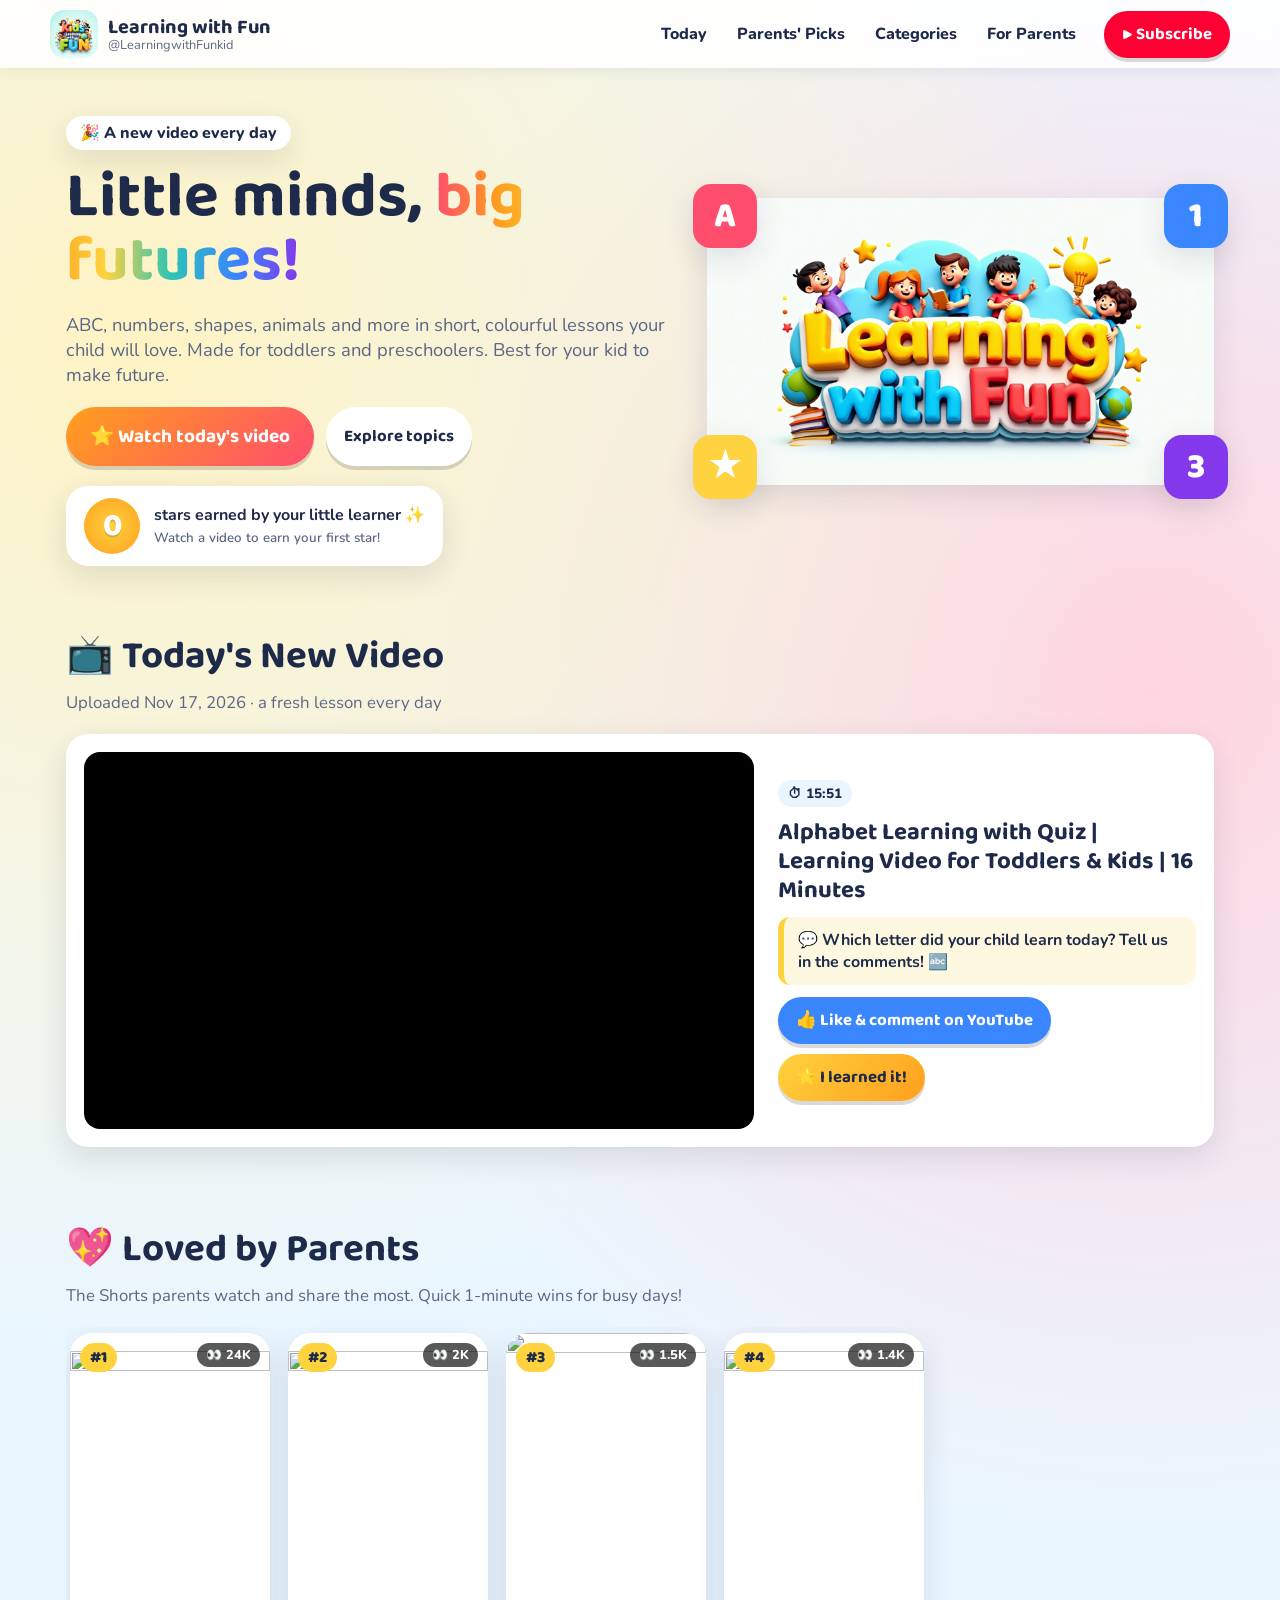
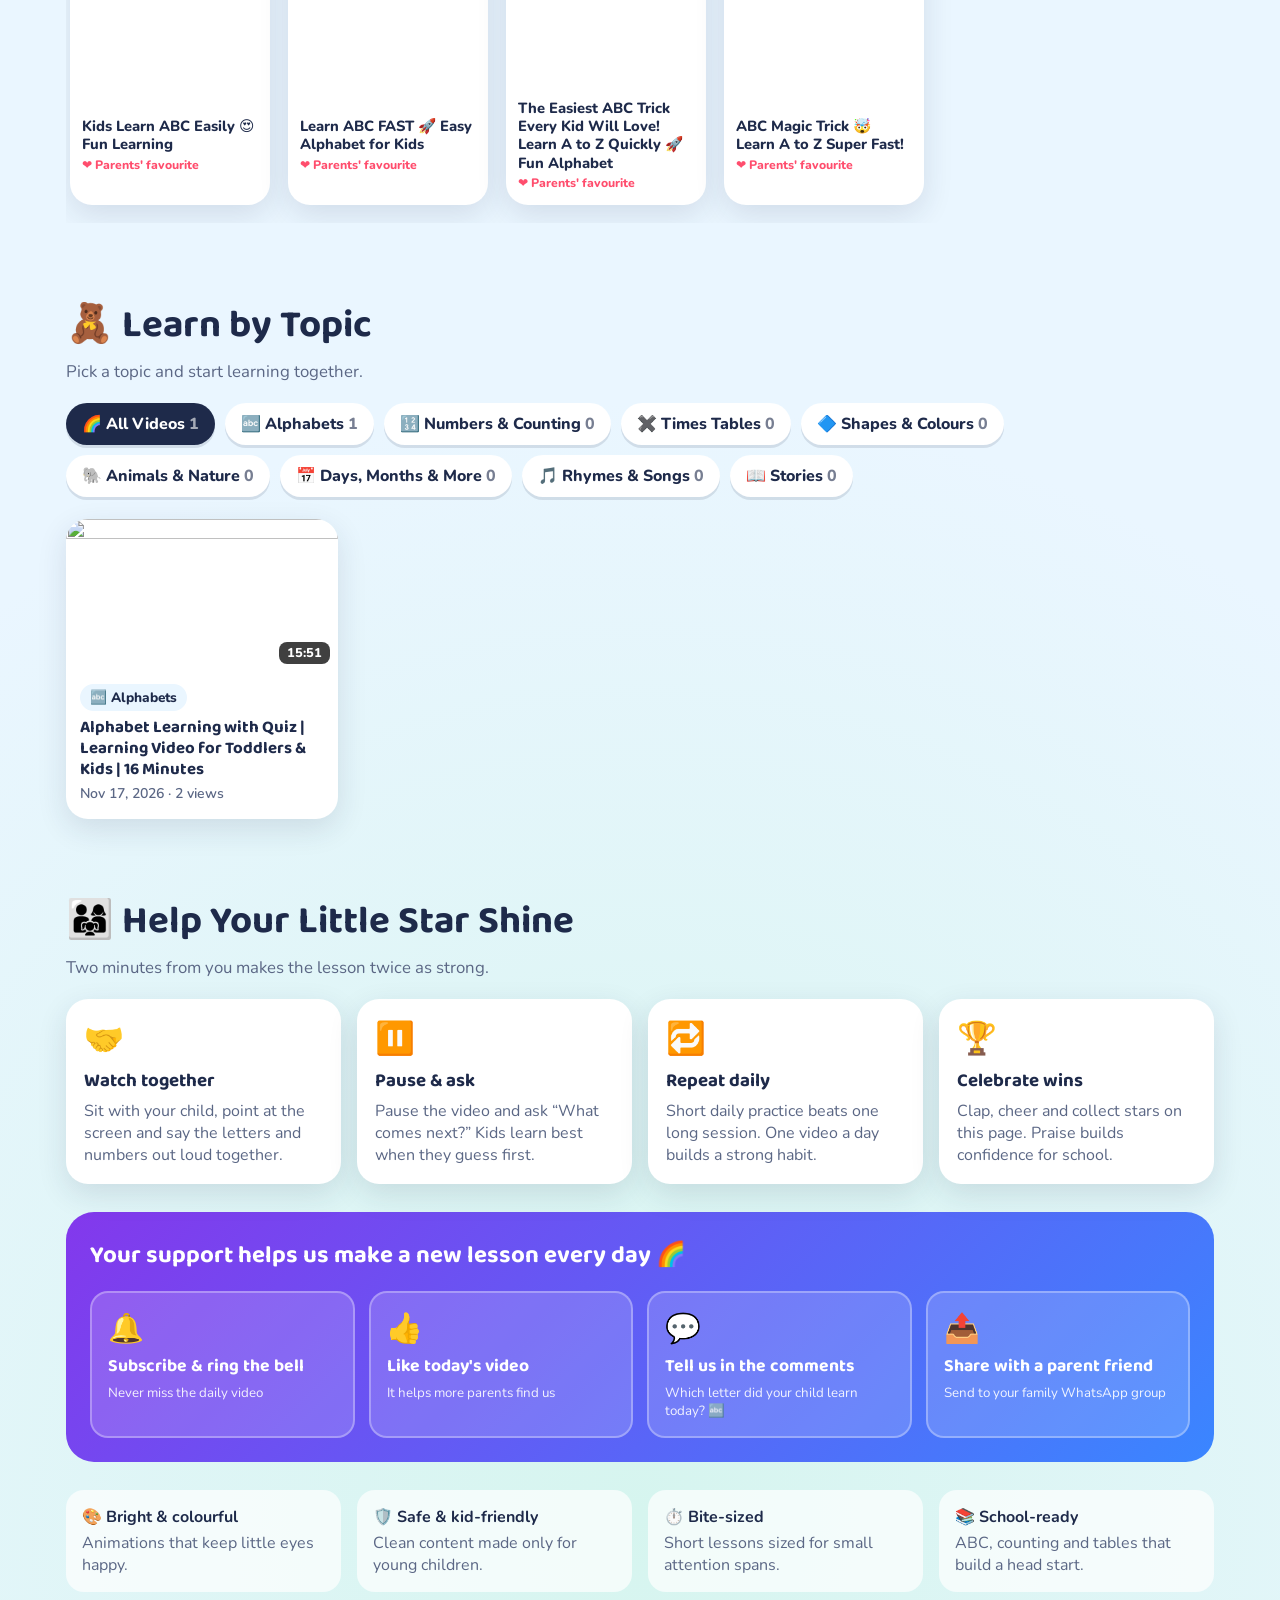
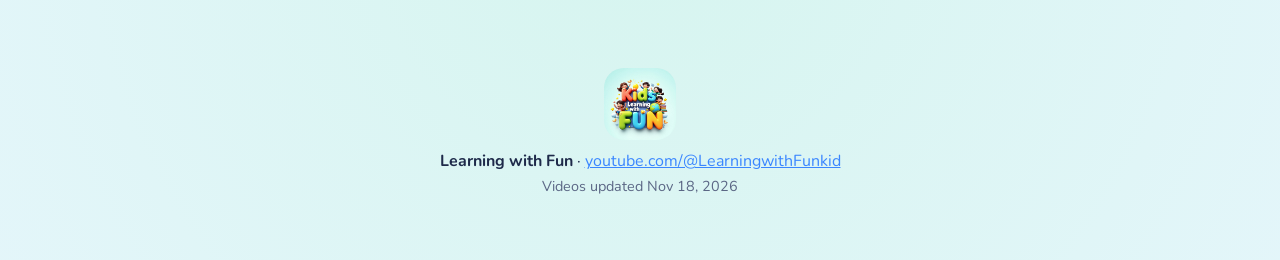
==== index.html @ 62b38314 "Use sharp logo and new banner Replace the small blurry logo with the full-size one and show the chan" ====
<!doctype html>
<html lang="en">
<head>
<meta charset="utf-8">
<meta name="viewport" content="width=device-width, initial-scale=1">
<title>Learning with Fun</title>
<meta name="description" content="Learning with Fun — daily ABC, numbers, shapes and more learning videos for toddlers and preschool kids. Best for your kid to make future.">
<link rel="icon" href="assets/logo.jpg?v=2">
<link rel="preconnect" href="https://fonts.googleapis.com">
<link rel="preconnect" href="https://fonts.gstatic.com" crossorigin>
<link href="https://fonts.googleapis.com/css2?family=Baloo+2:wght@500;700;800&family=Nunito:wght@400;600;800&display=swap" rel="stylesheet">
<link rel="stylesheet" href="styles.css">
</head>
<body>

<header class="topbar">
  <a class="brand" href="#top">
    <img src="assets/logo.jpg?v=2" alt="Learning with Fun logo">
    <span><b>Learning with Fun</b><small>@LearningwithFunkid</small></span>
  </a>
  <nav class="nav">
    <a href="#today">Today</a>
    <a href="#loved">Parents' Picks</a>
    <a href="#learn">Categories</a>
    <a href="#parents">For Parents</a>
  </nav>
  <a class="btn btn-sub" href="https://www.youtube.com/@LearningwithFunkid?sub_confirmation=1" target="_blank" rel="noopener">▶ Subscribe</a>
</header>

<main id="top">

  <section class="hero">
    <div class="hero-text">
      <p class="pill">🎉 A new video every day</p>
      <h1>Little minds, <span class="rainbow">big futures!</span></h1>
      <p class="lead">ABC, numbers, shapes, animals and more in short, colourful lessons your child will love. Made for toddlers and preschoolers. Best for your kid to make future.</p>
      <div class="hero-cta">
        <a class="btn btn-big" href="#today">⭐ Watch today's video</a>
        <a class="btn btn-ghost" href="#learn">Explore topics</a>
      </div>
      <div class="stars-box" id="starsBox" aria-live="polite">
        <span class="stars-count" id="starsCount">0</span>
        <span>stars earned by your little learner ✨<br><small id="streakText">Watch a video to earn your first star!</small></span>
      </div>
    </div>
    <div class="hero-art">
      <img src="assets/banner.jpg?v=2" alt="Learning with Fun banner" width="1472" height="832">
      <span class="float f1">A</span><span class="float f2">1</span><span class="float f3">★</span><span class="float f4">B</span><span class="float f5">3</span>
    </div>
  </section>

  <section id="today" class="section">
    <div class="section-head">
      <h2>📺 Today's New Video</h2>
      <p id="todayDate"></p>
    </div>
    <div id="todayBox" class="today"></div>
  </section>

  <section id="loved" class="section loved">
    <div class="section-head">
      <h2>💖 Loved by Parents</h2>
      <p>The Shorts parents watch and share the most. Quick 1-minute wins for busy days!</p>
    </div>
    <div id="lovedRow" class="shorts-row"></div>
  </section>

  <section id="learn" class="section">
    <div class="section-head">
      <h2>🧸 Learn by Topic</h2>
      <p>Pick a topic and start learning together.</p>
    </div>
    <div id="tabs" class="tabs" role="tablist"></div>
    <div id="grid" class="grid"></div>
  </section>

  <section id="parents" class="section parents">
    <div class="section-head">
      <h2>👨‍👩‍👧 Help Your Little Star Shine</h2>
      <p>Two minutes from you makes the lesson twice as strong.</p>
    </div>
    <div class="tips">
      <div class="tip"><span>🤝</span><h3>Watch together</h3><p>Sit with your child, point at the screen and say the letters and numbers out loud together.</p></div>
      <div class="tip"><span>⏸️</span><h3>Pause &amp; ask</h3><p>Pause the video and ask “What comes next?” Kids learn best when they guess first.</p></div>
      <div class="tip"><span>🔁</span><h3>Repeat daily</h3><p>Short daily practice beats one long session. One video a day builds a strong habit.</p></div>
      <div class="tip"><span>🏆</span><h3>Celebrate wins</h3><p>Clap, cheer and collect stars on this page. Praise builds confidence for school.</p></div>
    </div>

    <div class="engage">
      <h3>Your support helps us make a new lesson every day 🌈</h3>
      <div class="engage-grid">
        <a class="engage-card" href="https://www.youtube.com/@LearningwithFunkid?sub_confirmation=1" target="_blank" rel="noopener"><span>🔔</span><b>Subscribe &amp; ring the bell</b><small>Never miss the daily video</small></a>
        <a class="engage-card" id="likeLink" href="https://www.youtube.com/@LearningwithFunkid" target="_blank" rel="noopener"><span>👍</span><b>Like today's video</b><small>It helps more parents find us</small></a>
        <a class="engage-card" id="commentLink" href="https://www.youtube.com/@LearningwithFunkid" target="_blank" rel="noopener"><span>💬</span><b>Tell us in the comments</b><small id="commentPrompt">Which letter did your child learn today?</small></a>
        <button class="engage-card" id="shareBtn" type="button"><span>📤</span><b>Share with a parent friend</b><small id="shareMsg">Send to your family WhatsApp group</small></button>
      </div>
    </div>

    <div class="why">
      <div><b>🎨 Bright &amp; colourful</b><p>Animations that keep little eyes happy.</p></div>
      <div><b>🛡️ Safe &amp; kid-friendly</b><p>Clean content made only for young children.</p></div>
      <div><b>⏱️ Bite-sized</b><p>Short lessons sized for small attention spans.</p></div>
      <div><b>📚 School-ready</b><p>ABC, counting and tables that build a head start.</p></div>
    </div>
  </section>
</main>

<footer class="footer">
  <img src="assets/logo.jpg?v=2" alt="">
  <p><b>Learning with Fun</b> · <a href="https://www.youtube.com/@LearningwithFunkid" target="_blank" rel="noopener">youtube.com/@LearningwithFunkid</a></p>
  <p class="muted" id="updated"></p>
</footer>

<div class="modal" id="modal" hidden>
  <div class="modal-card" role="dialog" aria-modal="true" aria-labelledby="modalTitle">
    <button class="modal-close" id="modalClose" aria-label="Close">✕</button>
    <div class="player" id="player"></div>
    <div class="modal-foot">
      <h3 id="modalTitle"></h3>
      <div class="modal-actions">
        <a class="btn" id="modalYt" target="_blank" rel="noopener">👍 Like on YouTube</a>
        <button class="btn btn-star" id="modalStar" type="button">⭐ I learned it!</button>
      </div>
    </div>
  </div>
</div>

<div class="toast" id="toast" hidden></div>

<script src="config.js"></script>
<script src="data/videos.js"></script>
<script src="app.js"></script>
</body>
</html>
---- styles.css ----
:root {
  --sky: #eaf6ff;
  --ink: #1e2a4a;
  --muted: #5b6785;
  --card: #ffffff;
  --red: #ff4d6d;
  --orange: #ff9f1c;
  --yellow: #ffd23f;
  --green: #2ec4b6;
  --blue: #3a86ff;
  --purple: #8338ec;
  --shadow: 0 10px 30px rgba(30, 42, 74, .12);
  --radius: 22px;
}
* { box-sizing: border-box; }
html { scroll-behavior: smooth; }
body {
  margin: 0;
  font-family: 'Nunito', system-ui, sans-serif;
  color: var(--ink);
  background:
    radial-gradient(circle at 10% 10%, #fff3c4 0, transparent 30%),
    radial-gradient(circle at 90% 20%, #ffd6e0 0, transparent 28%),
    radial-gradient(circle at 50% 90%, #d6f5ef 0, transparent 35%),
    var(--sky);
  min-height: 100vh;
}
h1, h2, h3, .brand b, .btn { font-family: 'Baloo 2', 'Nunito', sans-serif; }
a { color: var(--blue); }
img { max-width: 100%; display: block; }

/* Top bar */
.topbar {
  position: sticky; top: 0; z-index: 20;
  display: flex; align-items: center; gap: 16px;
  padding: 10px max(16px, calc((100% - 1180px) / 2));
  background: rgba(255, 255, 255, .88);
  backdrop-filter: blur(10px);
  box-shadow: 0 2px 14px rgba(30, 42, 74, .08);
}
.brand { display: flex; align-items: center; gap: 10px; text-decoration: none; color: var(--ink); }
.brand img { width: 48px; height: 48px; border-radius: 14px; object-fit: cover; }
.brand span { display: flex; flex-direction: column; line-height: 1.1; }
.brand b { font-size: 1.25rem; }
.brand small { color: var(--muted); font-size: .8rem; }
.nav { display: flex; gap: 6px; margin-left: auto; }
.nav a { text-decoration: none; color: var(--ink); font-weight: 800; padding: 8px 12px; border-radius: 999px; }
.nav a:hover { background: var(--sky); }

.btn {
  display: inline-flex; align-items: center; justify-content: center; gap: 6px;
  border: 0; cursor: pointer; text-decoration: none;
  font-size: 1.05rem; font-weight: 700;
  padding: 10px 18px; border-radius: 999px;
  color: #fff; background: var(--blue);
  box-shadow: 0 4px 0 rgba(0, 0, 0, .15);
  transition: transform .15s;
}
.btn:hover { transform: translateY(-2px); }
.btn:active { transform: translateY(1px); box-shadow: none; }
.btn-sub { background: #ff0033; white-space: nowrap; }
.btn-big { background: linear-gradient(135deg, var(--orange), var(--red)); font-size: 1.2rem; padding: 14px 24px; }
.btn-ghost { background: #fff; color: var(--ink); }
.btn-star { background: linear-gradient(135deg, var(--yellow), var(--orange)); color: var(--ink); }

main { max-width: 1180px; margin: 0 auto; padding: 0 16px; }

/* Hero */
.hero { display: grid; grid-template-columns: 1.2fr 1fr; gap: 32px; align-items: center; padding: 48px 0 24px; }
.pill { display: inline-block; background: #fff; padding: 6px 14px; border-radius: 999px; font-weight: 800; box-shadow: var(--shadow); margin: 0; }
h1 { font-size: clamp(2.3rem, 6vw, 4rem); line-height: 1; margin: 16px 0 12px; }
.rainbow {
  background: linear-gradient(90deg, var(--red), var(--orange), var(--yellow), var(--green), var(--blue), var(--purple));
  -webkit-background-clip: text; background-clip: text; color: transparent;
}
.lead { font-size: 1.15rem; color: var(--muted); max-width: 34em; }
.hero-cta { display: flex; flex-wrap: wrap; gap: 12px; margin: 20px 0; }
.stars-box {
  display: inline-flex; align-items: center; gap: 14px;
  background: #fff; padding: 12px 18px; border-radius: var(--radius); box-shadow: var(--shadow); font-weight: 700;
}
.stars-box small { color: var(--muted); font-weight: 600; }
.stars-count {
  font-family: 'Baloo 2'; font-size: 2rem; font-weight: 800; min-width: 56px; height: 56px;
  display: grid; place-items: center; border-radius: 50%;
  background: radial-gradient(circle, var(--yellow), var(--orange)); color: #fff; text-shadow: 0 2px 0 rgba(0,0,0,.15);
}
.stars-box.pop .stars-count { animation: pop .6s; }
@keyframes pop { 50% { transform: scale(1.35) rotate(-10deg); } }

.hero-art { position: relative; }
.hero-art img { border-radius: 36px; box-shadow: var(--shadow); width: 100%; height: auto; background: #fff; animation: bob 5s ease-in-out infinite; }
.float {
  position: absolute; font-family: 'Baloo 2'; font-weight: 800; font-size: 2.2rem;
  width: 64px; height: 64px; display: grid; place-items: center; border-radius: 18px; color: #fff;
  box-shadow: var(--shadow); animation: bob 4s ease-in-out infinite;
}
.f1 { background: var(--red); top: -14px; left: -14px; }
.f2 { background: var(--blue); top: -14px; right: -14px; animation-delay: -1s; }
.f3 { background: var(--yellow); bottom: -14px; left: -14px; animation-delay: -2s; }
.f4 { display: none; }
.f5 { background: var(--purple); bottom: -14px; right: -14px; animation-delay: -1.5s; }
@keyframes bob { 50% { transform: translateY(-10px); } }

/* Sections */
.section { padding: 36px 0; }
.section-head h2 { font-size: clamp(1.7rem, 4vw, 2.4rem); margin: 0; }
.section-head p { color: var(--muted); margin: 4px 0 20px; font-size: 1.05rem; }

.today {
  display: grid; grid-template-columns: 1.6fr 1fr; gap: 24px;
  background: #fff; border-radius: var(--radius); box-shadow: var(--shadow); padding: 18px;
}
.today .player { border-radius: 16px; overflow: hidden; }
.today-info { display: flex; flex-direction: column; gap: 12px; justify-content: center; }
.today-info h3 { font-size: 1.5rem; margin: 0; line-height: 1.2; }
.badge { display: inline-block; font-weight: 800; font-size: .85rem; padding: 4px 10px; border-radius: 999px; background: var(--sky); color: var(--ink); }
.badge.new { background: var(--red); color: #fff; animation: pulse 1.6s infinite; }
@keyframes pulse { 50% { box-shadow: 0 0 0 8px rgba(255, 77, 109, .2); } }
.ask {
  background: #fff8e1; border-left: 6px solid var(--yellow); padding: 12px 14px; border-radius: 12px; font-weight: 700;
}
.today-actions { display: flex; flex-wrap: wrap; gap: 10px; }

.player { position: relative; aspect-ratio: 16 / 9; background: #000; }
.player iframe { position: absolute; inset: 0; width: 100%; height: 100%; border: 0; }

/* Shorts row */
.loved { position: relative; }
.shorts-row { display: grid; grid-auto-flow: column; grid-auto-columns: 200px; gap: 18px; overflow-x: auto; padding: 6px 4px 18px; scroll-snap-type: x mandatory; }
.short {
  scroll-snap-align: start; position: relative; background: #fff; border: 0; padding: 0; cursor: pointer; text-align: left;
  border-radius: var(--radius); overflow: hidden; box-shadow: var(--shadow); transition: transform .2s; font: inherit; color: inherit;
}
.short:hover { transform: translateY(-6px) rotate(-1deg); }
.short img { width: 100%; aspect-ratio: 9 / 16; object-fit: cover; }
.short .rank {
  position: absolute; top: 10px; left: 10px; background: var(--yellow); color: var(--ink);
  font-family: 'Baloo 2'; font-weight: 800; padding: 2px 10px; border-radius: 999px;
}
.short .views {
  position: absolute; top: 10px; right: 10px; background: rgba(0,0,0,.65); color: #fff;
  font-weight: 800; font-size: .8rem; padding: 3px 9px; border-radius: 999px;
}
.short .cap { padding: 10px 12px 14px; font-weight: 800; font-size: .92rem; line-height: 1.25; }
.short .cap small { display: block; color: var(--red); font-weight: 800; margin-top: 4px; }

/* Tabs + grid */
.tabs { display: flex; flex-wrap: wrap; gap: 10px; margin-bottom: 22px; }
.tab {
  border: 0; cursor: pointer; font: 800 1rem 'Nunito'; padding: 10px 16px; border-radius: 999px;
  background: #fff; color: var(--ink); box-shadow: 0 3px 0 rgba(30,42,74,.12);
}
.tab[aria-selected="true"] { background: var(--ink); color: #fff; }
.tab .n { opacity: .6; margin-left: 4px; }
.grid { display: grid; grid-template-columns: repeat(auto-fill, minmax(260px, 1fr)); gap: 20px; }
.card {
  background: #fff; border: 0; padding: 0; text-align: left; cursor: pointer; font: inherit; color: inherit;
  border-radius: var(--radius); overflow: hidden; box-shadow: var(--shadow); transition: transform .2s;
}
.card:hover { transform: translateY(-5px); }
.thumb { position: relative; }
.thumb img { width: 100%; aspect-ratio: 16 / 9; object-fit: cover; }
.thumb .dur { position: absolute; right: 8px; bottom: 8px; background: rgba(0,0,0,.75); color: #fff; font-weight: 800; font-size: .8rem; padding: 2px 8px; border-radius: 8px; }
.thumb .done { position: absolute; left: 8px; top: 8px; background: var(--yellow); padding: 2px 10px; border-radius: 999px; font-weight: 800; font-size: .8rem; }
.card .body { padding: 12px 14px 16px; }
.card h3 { font-size: 1.05rem; margin: 6px 0 4px; line-height: 1.25; }
.card .meta { color: var(--muted); font-size: .88rem; font-weight: 600; }
.empty {
  grid-column: 1 / -1; background: #fff; border-radius: var(--radius); padding: 36px 20px; text-align: center; box-shadow: var(--shadow);
}
.empty .big { font-size: 3rem; }
.empty p { color: var(--muted); }

/* Parents */
.tips { display: grid; grid-template-columns: repeat(4, 1fr); gap: 16px; }
.tip { background: #fff; border-radius: var(--radius); padding: 18px; box-shadow: var(--shadow); }
.tip span { font-size: 2rem; }
.tip h3 { margin: 6px 0 4px; }
.tip p { margin: 0; color: var(--muted); }
.engage {
  margin-top: 28px; padding: 24px; border-radius: 28px; color: #fff;
  background: linear-gradient(135deg, var(--purple), var(--blue));
}
.engage h3 { margin: 0 0 16px; font-size: 1.5rem; }
.engage-grid { display: grid; grid-template-columns: repeat(4, 1fr); gap: 14px; }
.engage-card {
  display: flex; flex-direction: column; gap: 4px; text-decoration: none; text-align: left; cursor: pointer;
  background: rgba(255,255,255,.16); border: 2px solid rgba(255,255,255,.3); color: #fff; font: inherit;
  border-radius: 18px; padding: 16px; transition: background .2s;
}
.engage-card:hover { background: rgba(255,255,255,.28); }
.engage-card span { font-size: 1.8rem; }
.engage-card b { font-family: 'Baloo 2'; font-size: 1.1rem; }
.engage-card small { opacity: .9; }
.why { display: grid; grid-template-columns: repeat(4, 1fr); gap: 16px; margin-top: 28px; }
.why div { background: rgba(255,255,255,.7); border-radius: 18px; padding: 16px; }
.why p { margin: 4px 0 0; color: var(--muted); }

.footer { text-align: center; padding: 40px 16px 60px; }
.footer img { width: 72px; height: 72px; border-radius: 20px; margin: 0 auto 10px; object-fit: cover; }
.footer p { margin: 4px 0; }
.muted { color: var(--muted); font-size: .9rem; }

/* Modal */
.modal { position: fixed; inset: 0; z-index: 50; background: rgba(15, 20, 40, .75); display: grid; place-items: center; padding: 16px; }
.modal[hidden] { display: none; }
.modal-card { position: relative; width: min(900px, 100%); background: #fff; border-radius: var(--radius); overflow: hidden; }
.modal-card.vertical { width: min(380px, 100%); }
.modal-card.vertical .player { aspect-ratio: 9 / 16; max-height: 70vh; }
.modal-close {
  position: absolute; top: 8px; right: 8px; z-index: 2; width: 40px; height: 40px; border-radius: 50%;
  border: 0; background: #fff; font-size: 1.1rem; cursor: pointer; box-shadow: var(--shadow);
}
.modal-foot { padding: 14px 18px 18px; }
.modal-foot h3 { margin: 0 0 10px; }
.modal-actions { display: flex; flex-wrap: wrap; gap: 10px; }

.toast {
  position: fixed; left: 50%; bottom: 24px; transform: translateX(-50%); z-index: 60;
  background: var(--ink); color: #fff; padding: 12px 20px; border-radius: 999px; font-weight: 800; box-shadow: var(--shadow);
}

@media (max-width: 900px) {
  .nav { display: none; }
  .btn-sub { margin-left: auto; }
  .hero { grid-template-columns: 1fr; padding-top: 28px; }
  .hero-art { max-width: 560px; margin: 10px auto 0; }
  .today { grid-template-columns: 1fr; }
  .tips, .engage-grid, .why { grid-template-columns: 1fr 1fr; }
}
@media (max-width: 520px) {
  .brand small { display: none; }
  .brand b { font-size: 1.05rem; }
  .tips, .engage-grid, .why { grid-template-columns: 1fr; }
  .shorts-row { grid-auto-columns: 160px; }
  .float { width: 48px; height: 48px; font-size: 1.6rem; }
}
@media (prefers-reduced-motion: reduce) {
  *, *::before, *::after { animation: none !important; transition: none !important; }
}
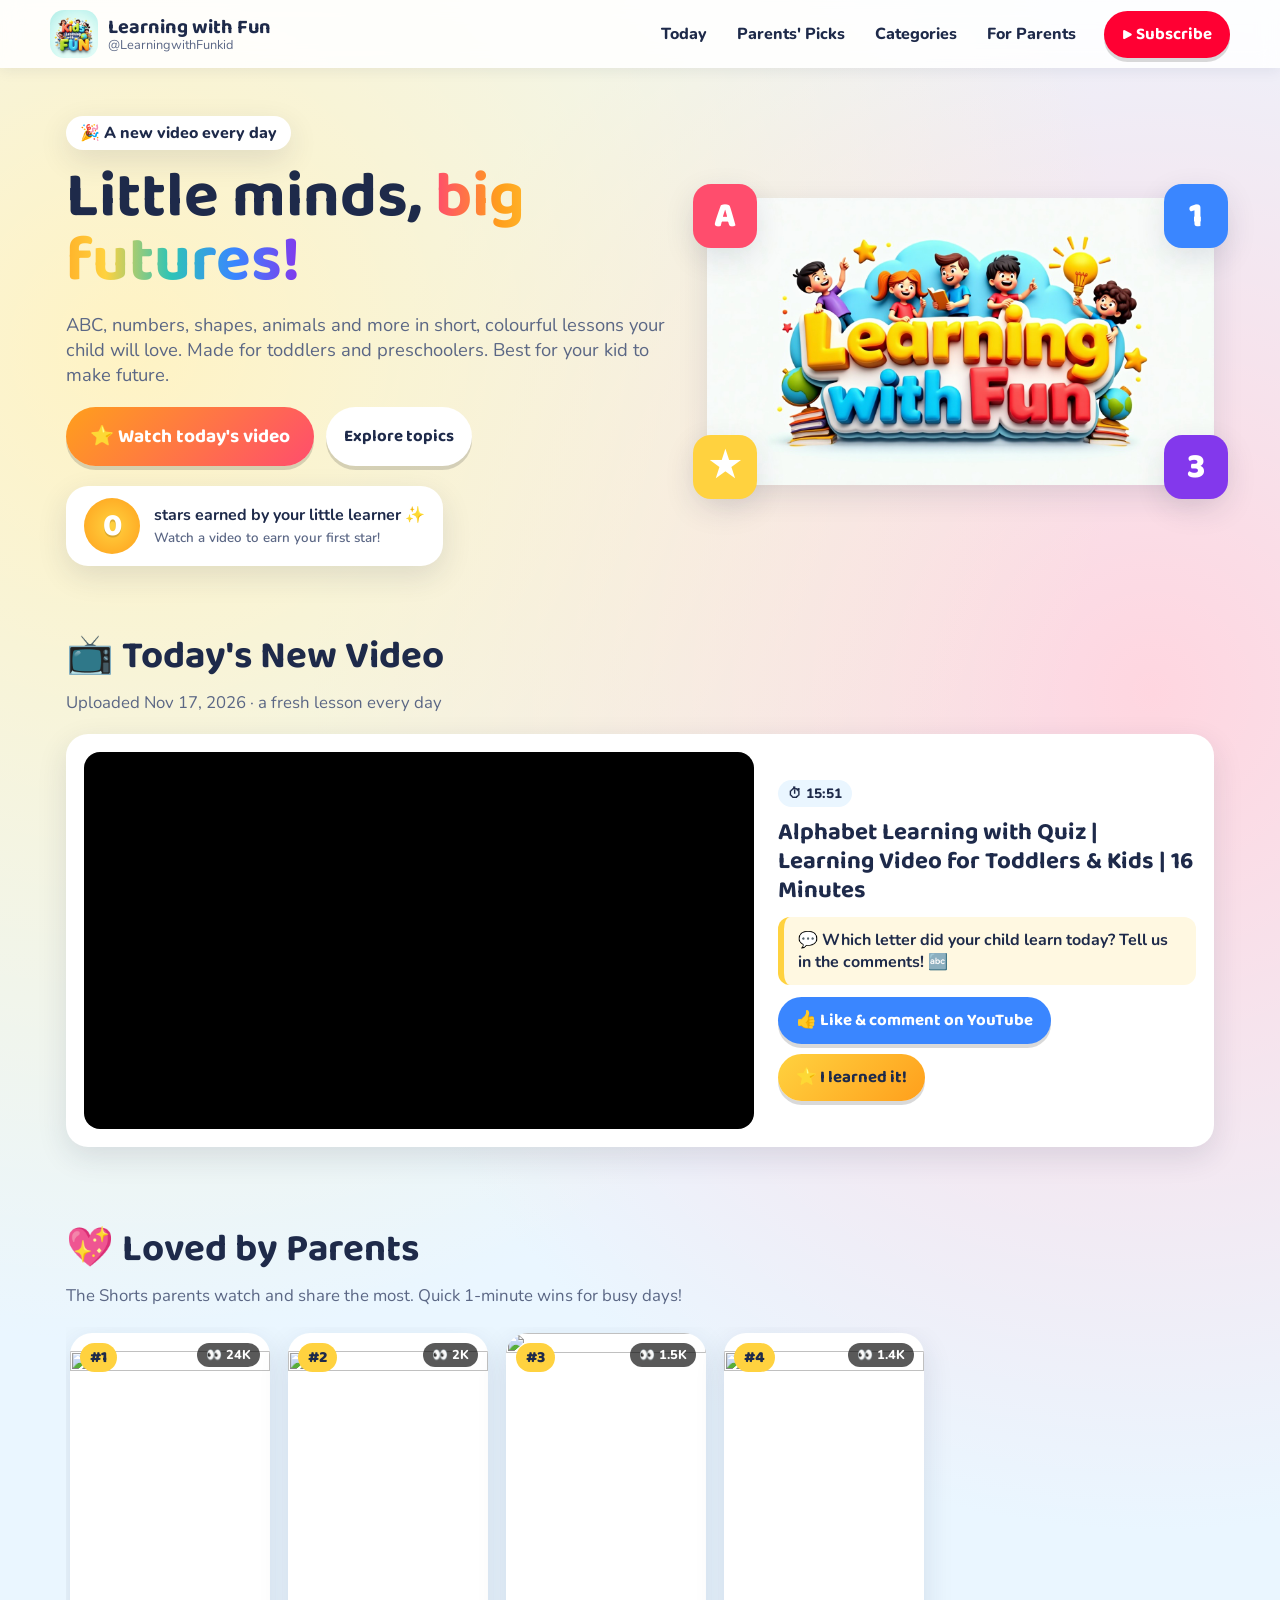
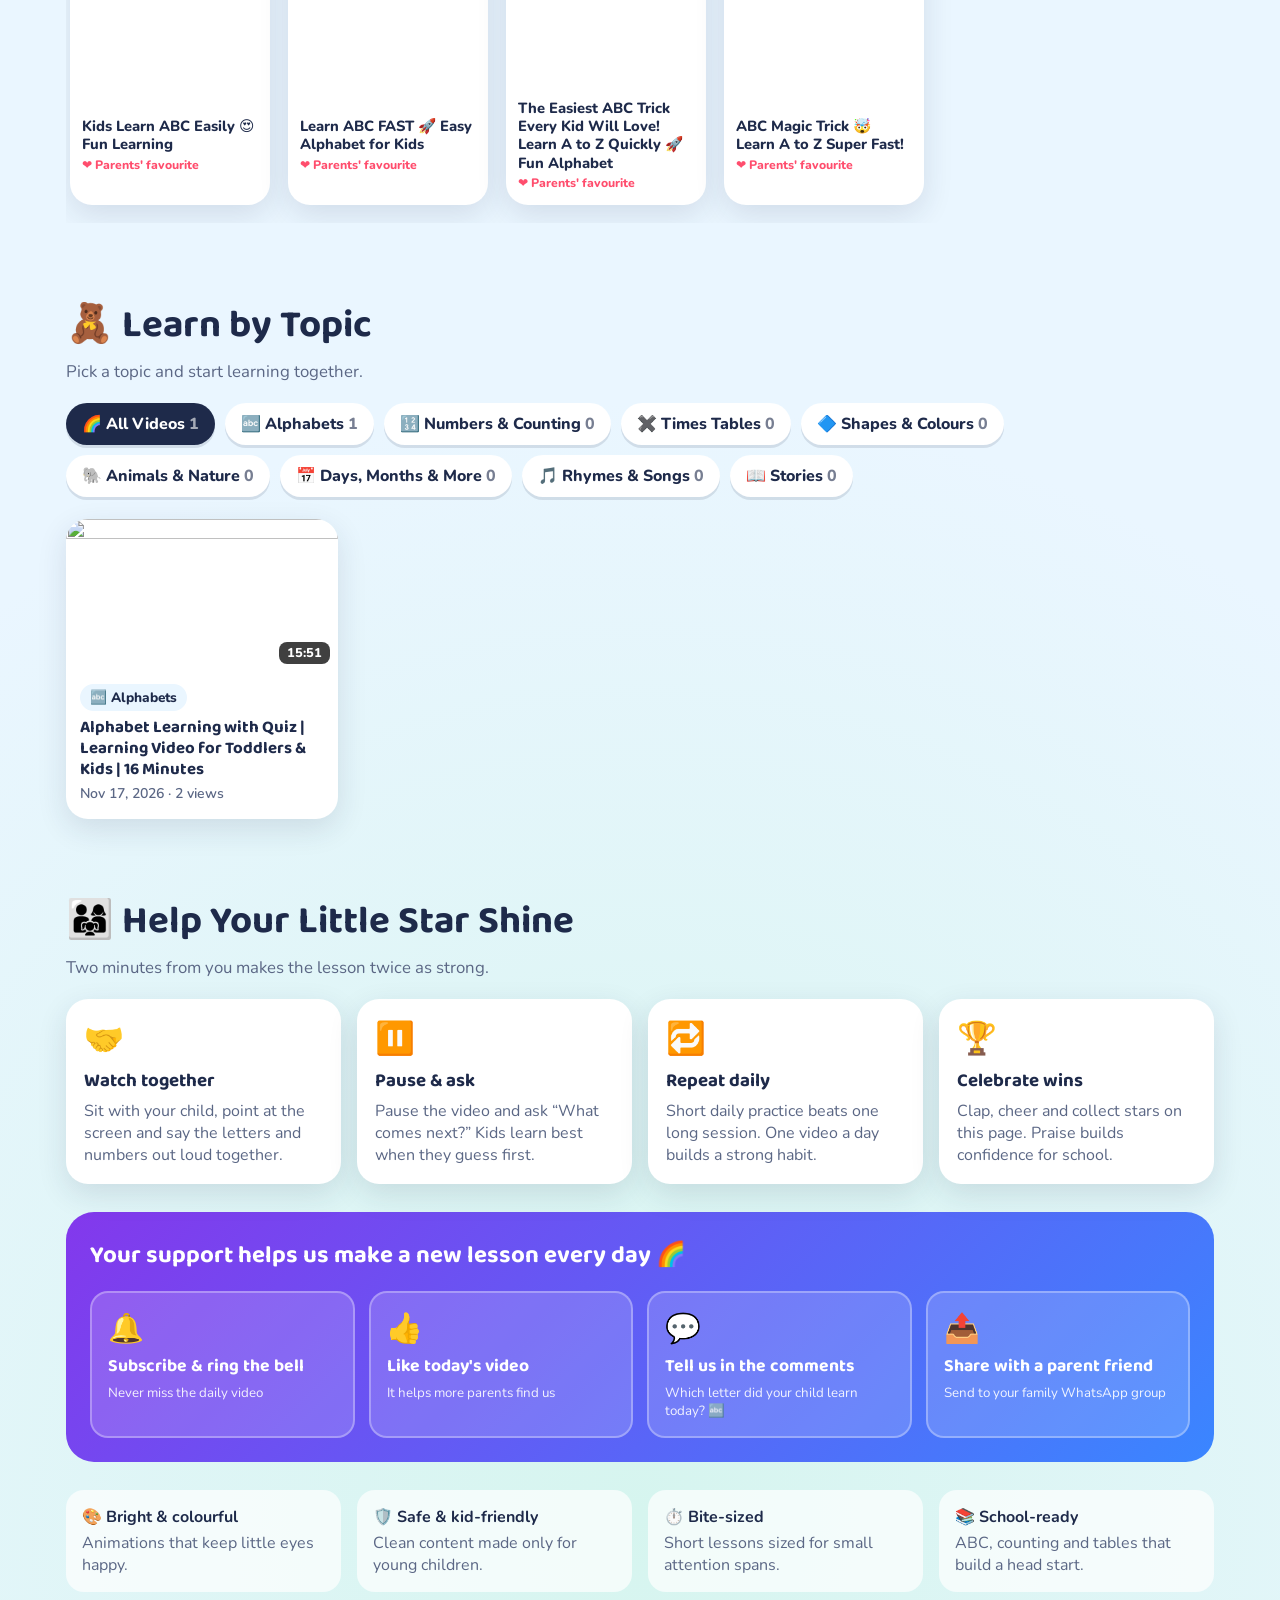
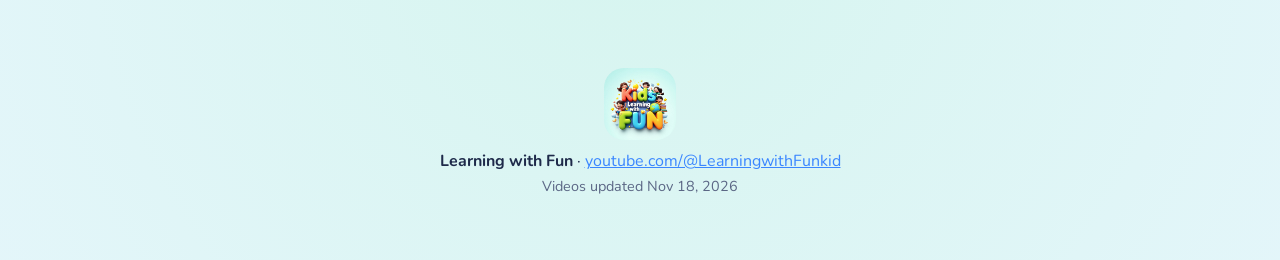
==== commit 3727e896: "Fit banner on all screens and stop stale styles Load styles and scripts with a version tag and no-ca" ====
--- a/index.html
+++ b/index.html
@@ -9,7 +9,7 @@
 <link rel="preconnect" href="https://fonts.googleapis.com">
 <link rel="preconnect" href="https://fonts.gstatic.com" crossorigin>
 <link href="https://fonts.googleapis.com/css2?family=Baloo+2:wght@500;700;800&family=Nunito:wght@400;600;800&display=swap" rel="stylesheet">
-<link rel="stylesheet" href="styles.css">
+<link rel="stylesheet" href="styles.css?v=3">
 </head>
 <body>
 
@@ -127,8 +127,8 @@
 
 <div class="toast" id="toast" hidden></div>
 
-<script src="config.js"></script>
+<script src="config.js?v=3"></script>
 <script src="data/videos.js"></script>
-<script src="app.js"></script>
+<script src="app.js?v=3"></script>
 </body>
 </html>
--- a/styles.css
+++ b/styles.css
@@ -89,7 +89,7 @@
 @keyframes pop { 50% { transform: scale(1.35) rotate(-10deg); } }
 
 .hero-art { position: relative; }
-.hero-art img { border-radius: 36px; box-shadow: var(--shadow); width: 100%; height: auto; background: #fff; animation: bob 5s ease-in-out infinite; }
+.hero-art img { display: block; width: 100%; height: auto; aspect-ratio: 1472 / 832; object-fit: contain; border-radius: 28px; box-shadow: var(--shadow); background: #fff; animation: bob 5s ease-in-out infinite; }
 .float {
   position: absolute; font-family: 'Baloo 2'; font-weight: 800; font-size: 2.2rem;
   width: 64px; height: 64px; display: grid; place-items: center; border-radius: 18px; color: #fff;
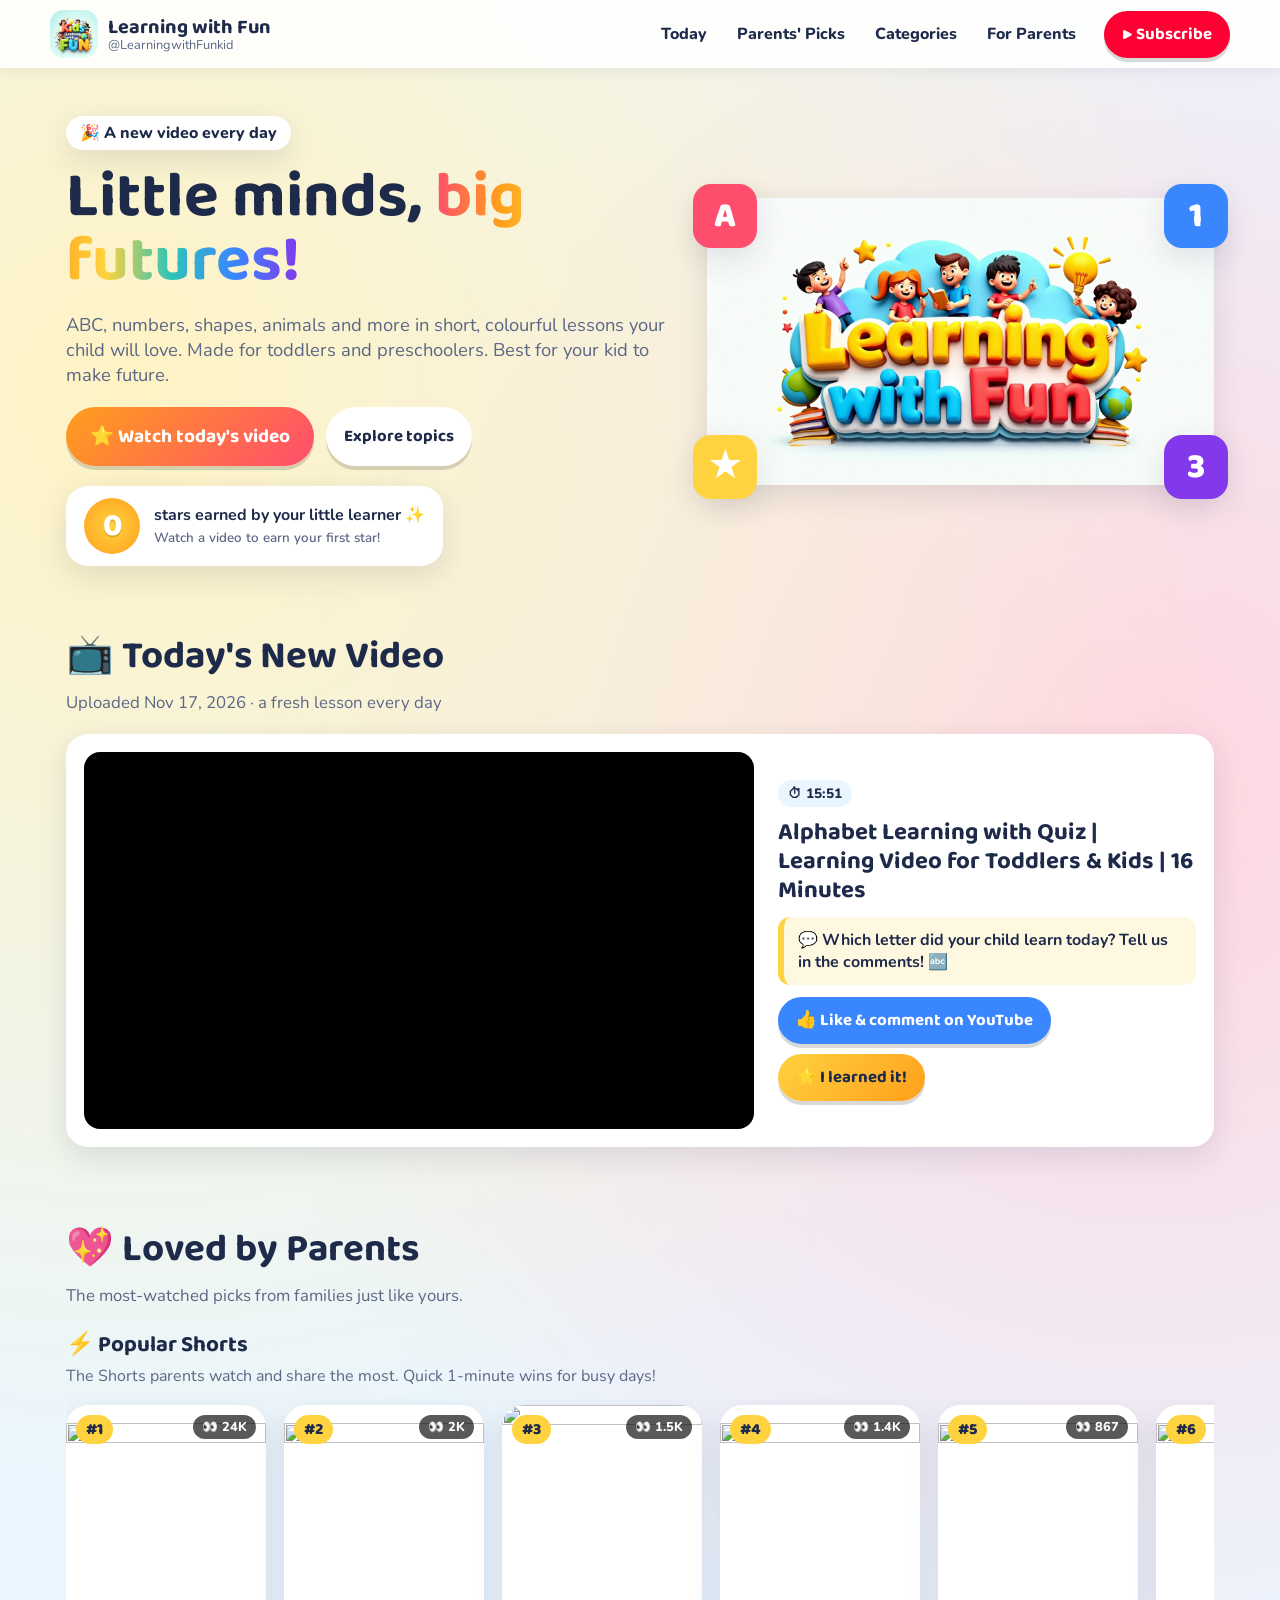
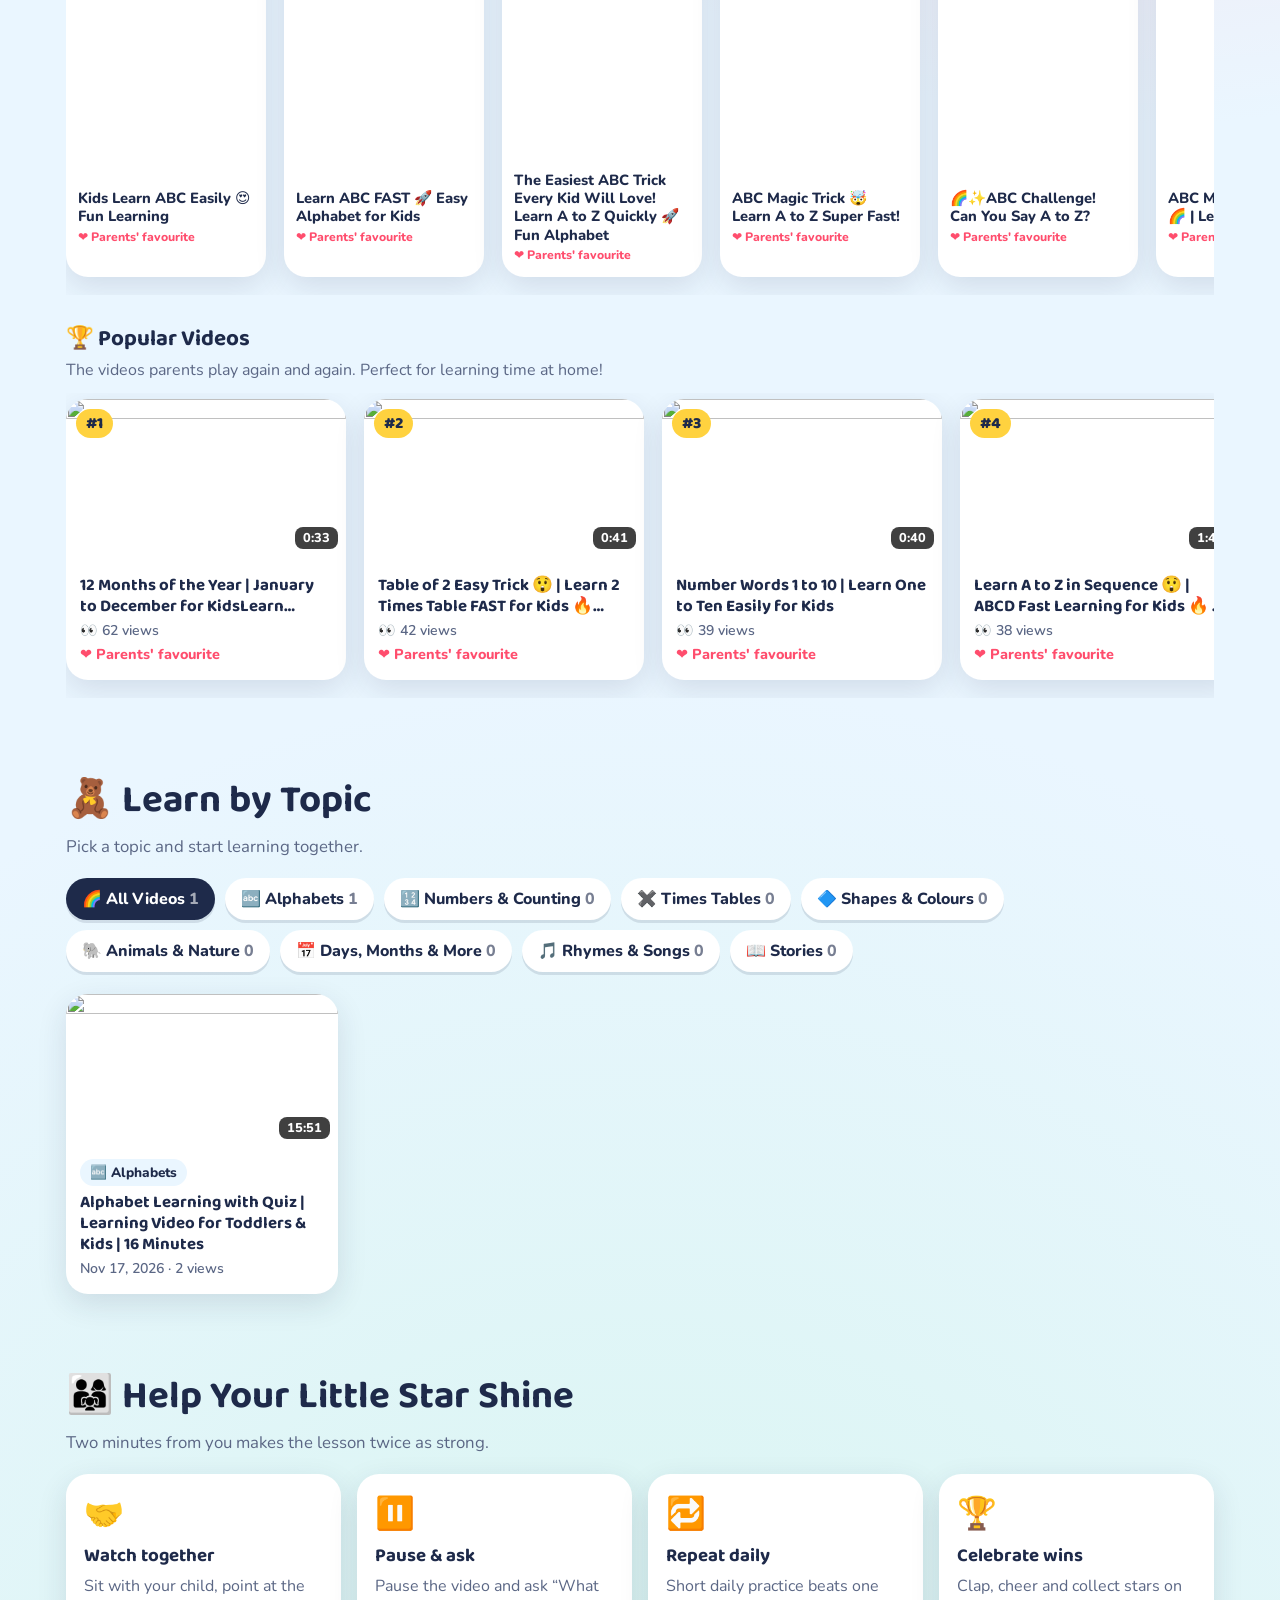
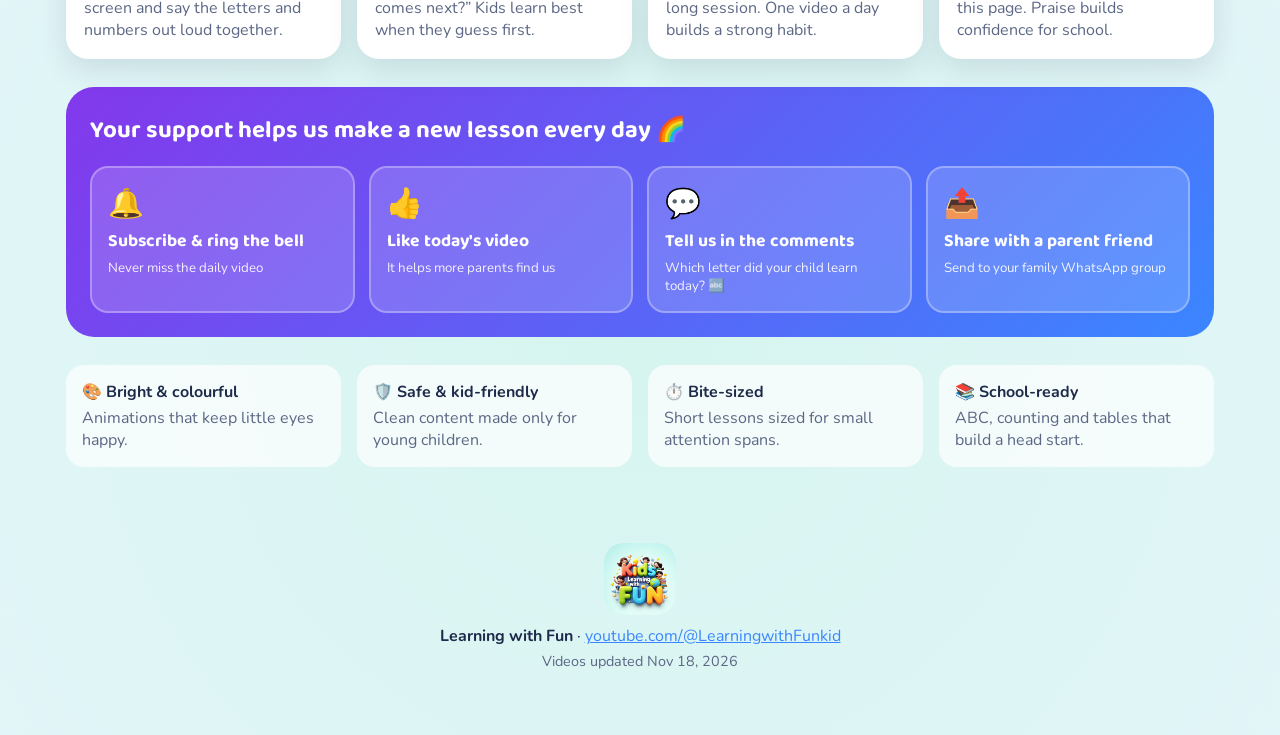
==== commit 60085a83: "Add Popular Shorts and Popular Videos rows Loved by Parents now shows the top 10 Shorts and the 8 mo" ====
--- a/index.html
+++ b/index.html
@@ -9,7 +9,7 @@
 <link rel="preconnect" href="https://fonts.googleapis.com">
 <link rel="preconnect" href="https://fonts.gstatic.com" crossorigin>
 <link href="https://fonts.googleapis.com/css2?family=Baloo+2:wght@500;700;800&family=Nunito:wght@400;600;800&display=swap" rel="stylesheet">
-<link rel="stylesheet" href="styles.css?v=3">
+<link rel="stylesheet" href="styles.css?v=5">
 </head>
 <body>
 
@@ -60,9 +60,20 @@
   <section id="loved" class="section loved">
     <div class="section-head">
       <h2>💖 Loved by Parents</h2>
+      <p>The most-watched picks from families just like yours.</p>
+    </div>
+
+    <div class="sub-head" id="popShortsHead">
+      <h3>⚡ Popular Shorts</h3>
       <p>The Shorts parents watch and share the most. Quick 1-minute wins for busy days!</p>
     </div>
     <div id="lovedRow" class="shorts-row"></div>
+
+    <div class="sub-head" id="popVideosHead">
+      <h3>🏆 Popular Videos</h3>
+      <p>The videos parents play again and again. Perfect for learning time at home!</p>
+    </div>
+    <div id="popVideosRow" class="videos-row"></div>
   </section>
 
   <section id="learn" class="section">
@@ -127,8 +138,8 @@
 
 <div class="toast" id="toast" hidden></div>
 
-<script src="config.js?v=3"></script>
+<script src="config.js?v=5"></script>
 <script src="data/videos.js"></script>
-<script src="app.js?v=3"></script>
+<script src="app.js?v=5"></script>
 </body>
 </html>
--- a/styles.css
+++ b/styles.css
@@ -239,3 +239,18 @@
 @media (prefers-reduced-motion: reduce) {
   *, *::before, *::after { animation: none !important; transition: none !important; }
 }
+
+/* Loved by Parents: sub-rows */
+.sub-head { margin: 8px 0 12px; }
+.sub-head h3 { font-size: 1.4rem; margin: 0; }
+.sub-head p { color: var(--muted); margin: 2px 0 0; }
+.videos-row + .sub-head, .shorts-row + .sub-head { margin-top: 26px; }
+.videos-row { display: grid; grid-auto-flow: column; grid-auto-columns: 280px; gap: 18px; overflow-x: auto; padding: 6px 4px 18px; scroll-snap-type: x mandatory; }
+.videos-row .card { scroll-snap-align: start; }
+.thumb .rank, .short .rank {
+  position: absolute; top: 10px; left: 10px; background: var(--yellow); color: var(--ink);
+  font-family: 'Baloo 2'; font-weight: 800; padding: 2px 10px; border-radius: 999px;
+}
+.card.pop h3 { display: -webkit-box; -webkit-line-clamp: 2; -webkit-box-orient: vertical; overflow: hidden; }
+.card .fav { color: var(--red); font-weight: 800; font-size: .9rem; margin-top: 4px; }
+@media (max-width: 520px) { .videos-row { grid-auto-columns: 240px; } }
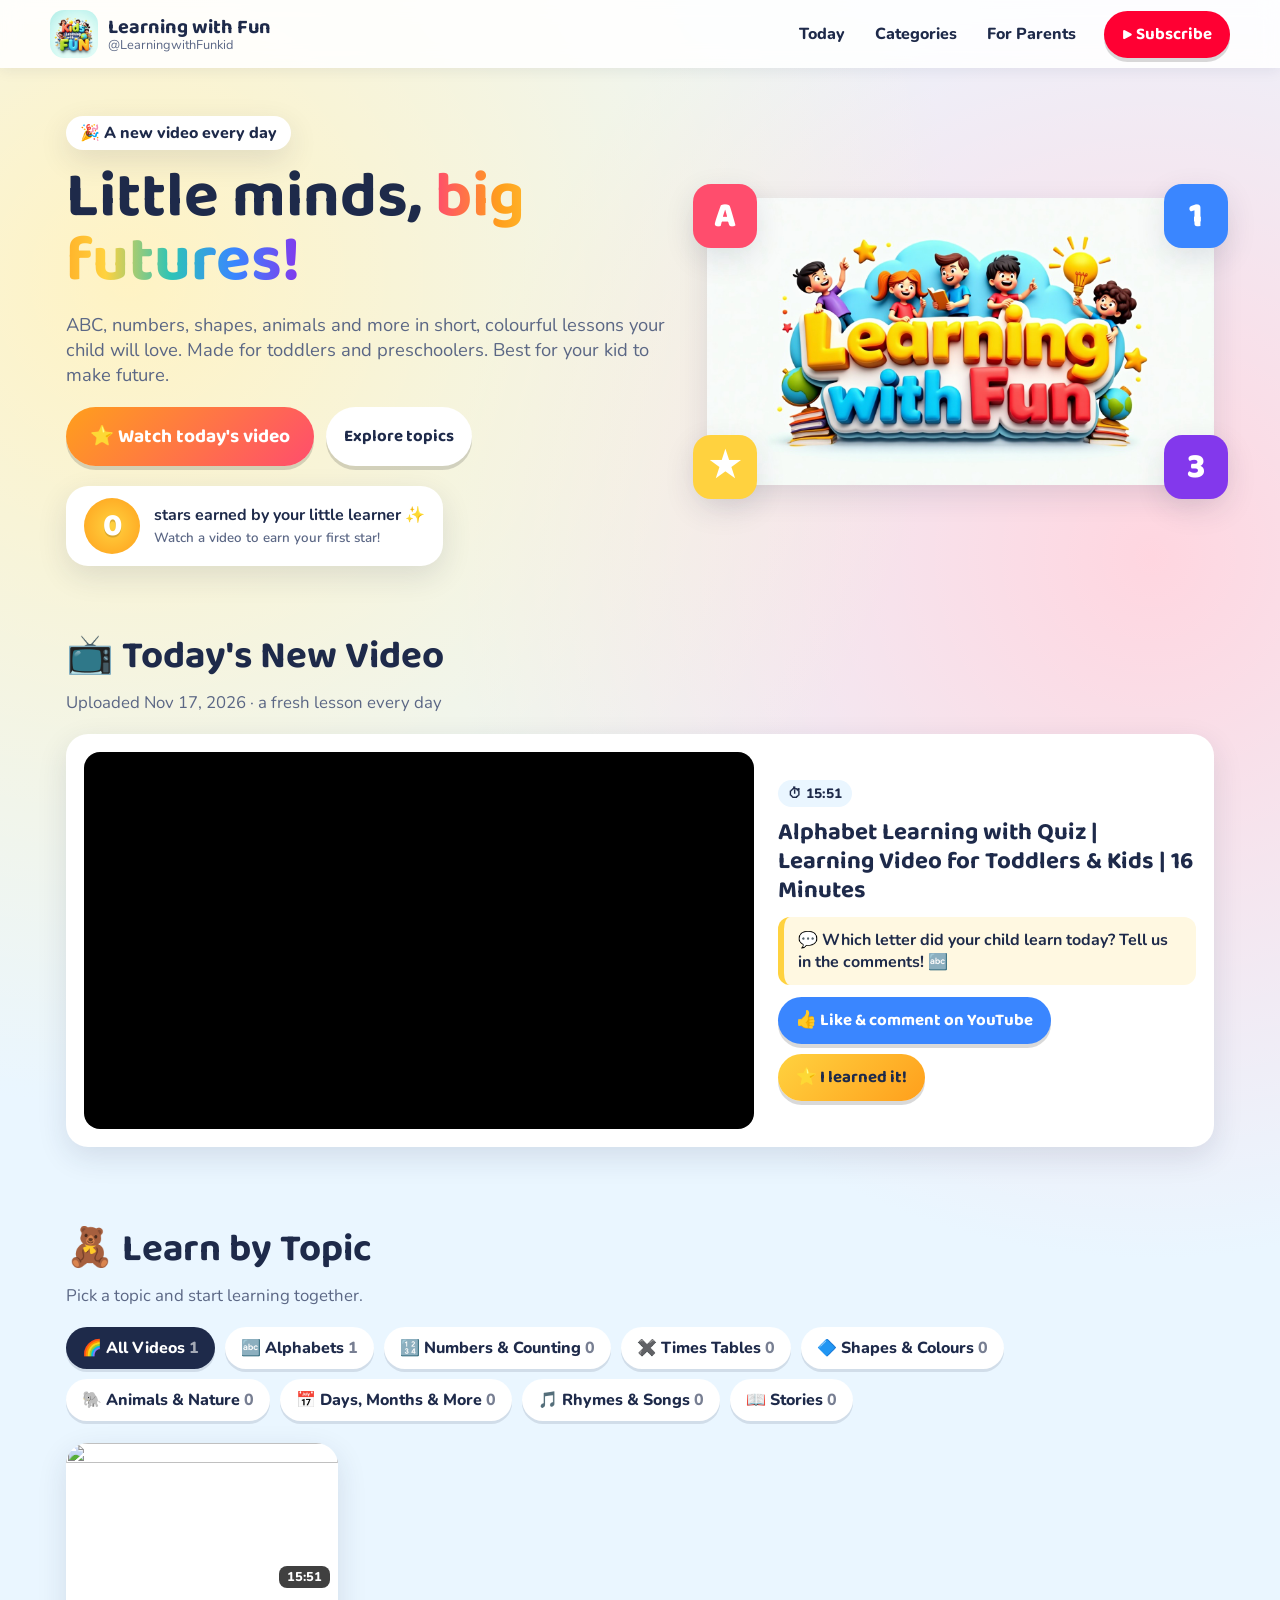
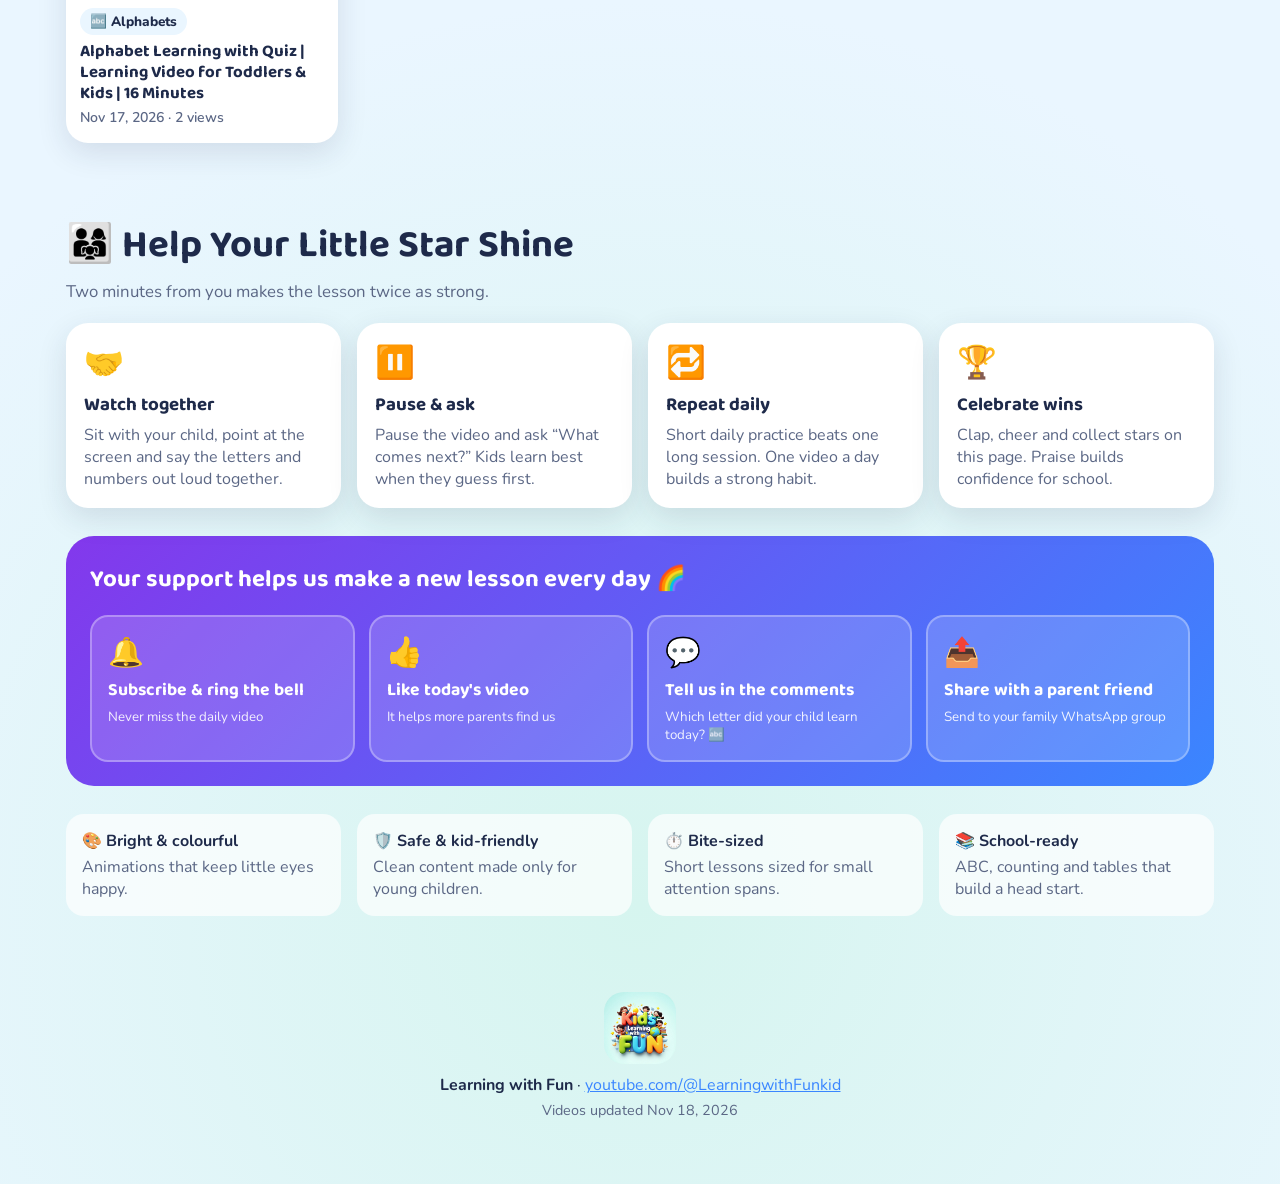
==== commit 4747a3b5: "Only show Shorts with 500K+ views and videos with 3K+ views Hide the Loved by Parents section and it" ====
--- a/index.html
+++ b/index.html
@@ -9,7 +9,7 @@
 <link rel="preconnect" href="https://fonts.googleapis.com">
 <link rel="preconnect" href="https://fonts.gstatic.com" crossorigin>
 <link href="https://fonts.googleapis.com/css2?family=Baloo+2:wght@500;700;800&family=Nunito:wght@400;600;800&display=swap" rel="stylesheet">
-<link rel="stylesheet" href="styles.css?v=5">
+<link rel="stylesheet" href="styles.css?v=6">
 </head>
 <body>
 
@@ -20,7 +20,7 @@
   </a>
   <nav class="nav">
     <a href="#today">Today</a>
-    <a href="#loved">Parents' Picks</a>
+    <a href="#loved" id="lovedNav">Parents' Picks</a>
     <a href="#learn">Categories</a>
     <a href="#parents">For Parents</a>
   </nav>
@@ -138,8 +138,8 @@
 
 <div class="toast" id="toast" hidden></div>
 
-<script src="config.js?v=5"></script>
+<script src="config.js?v=6"></script>
 <script src="data/videos.js"></script>
-<script src="app.js?v=5"></script>
+<script src="app.js?v=6"></script>
 </body>
 </html>
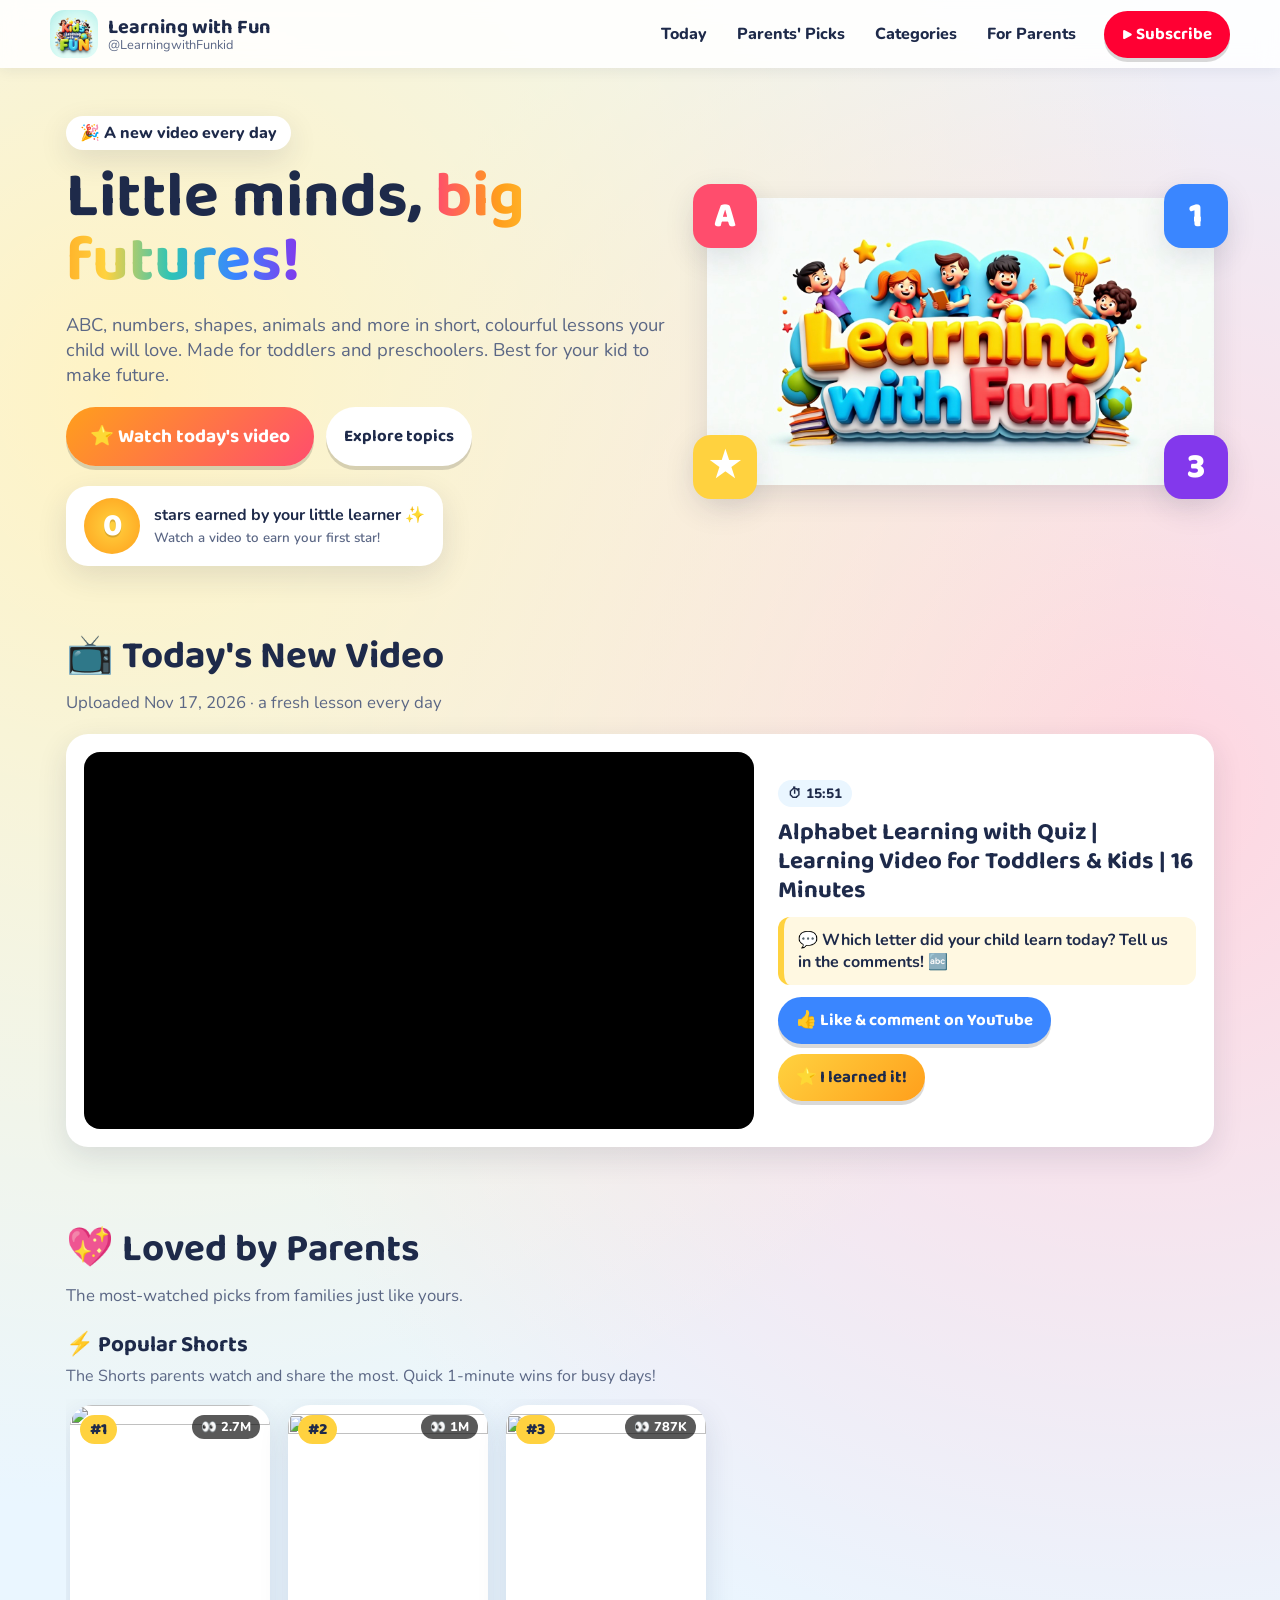
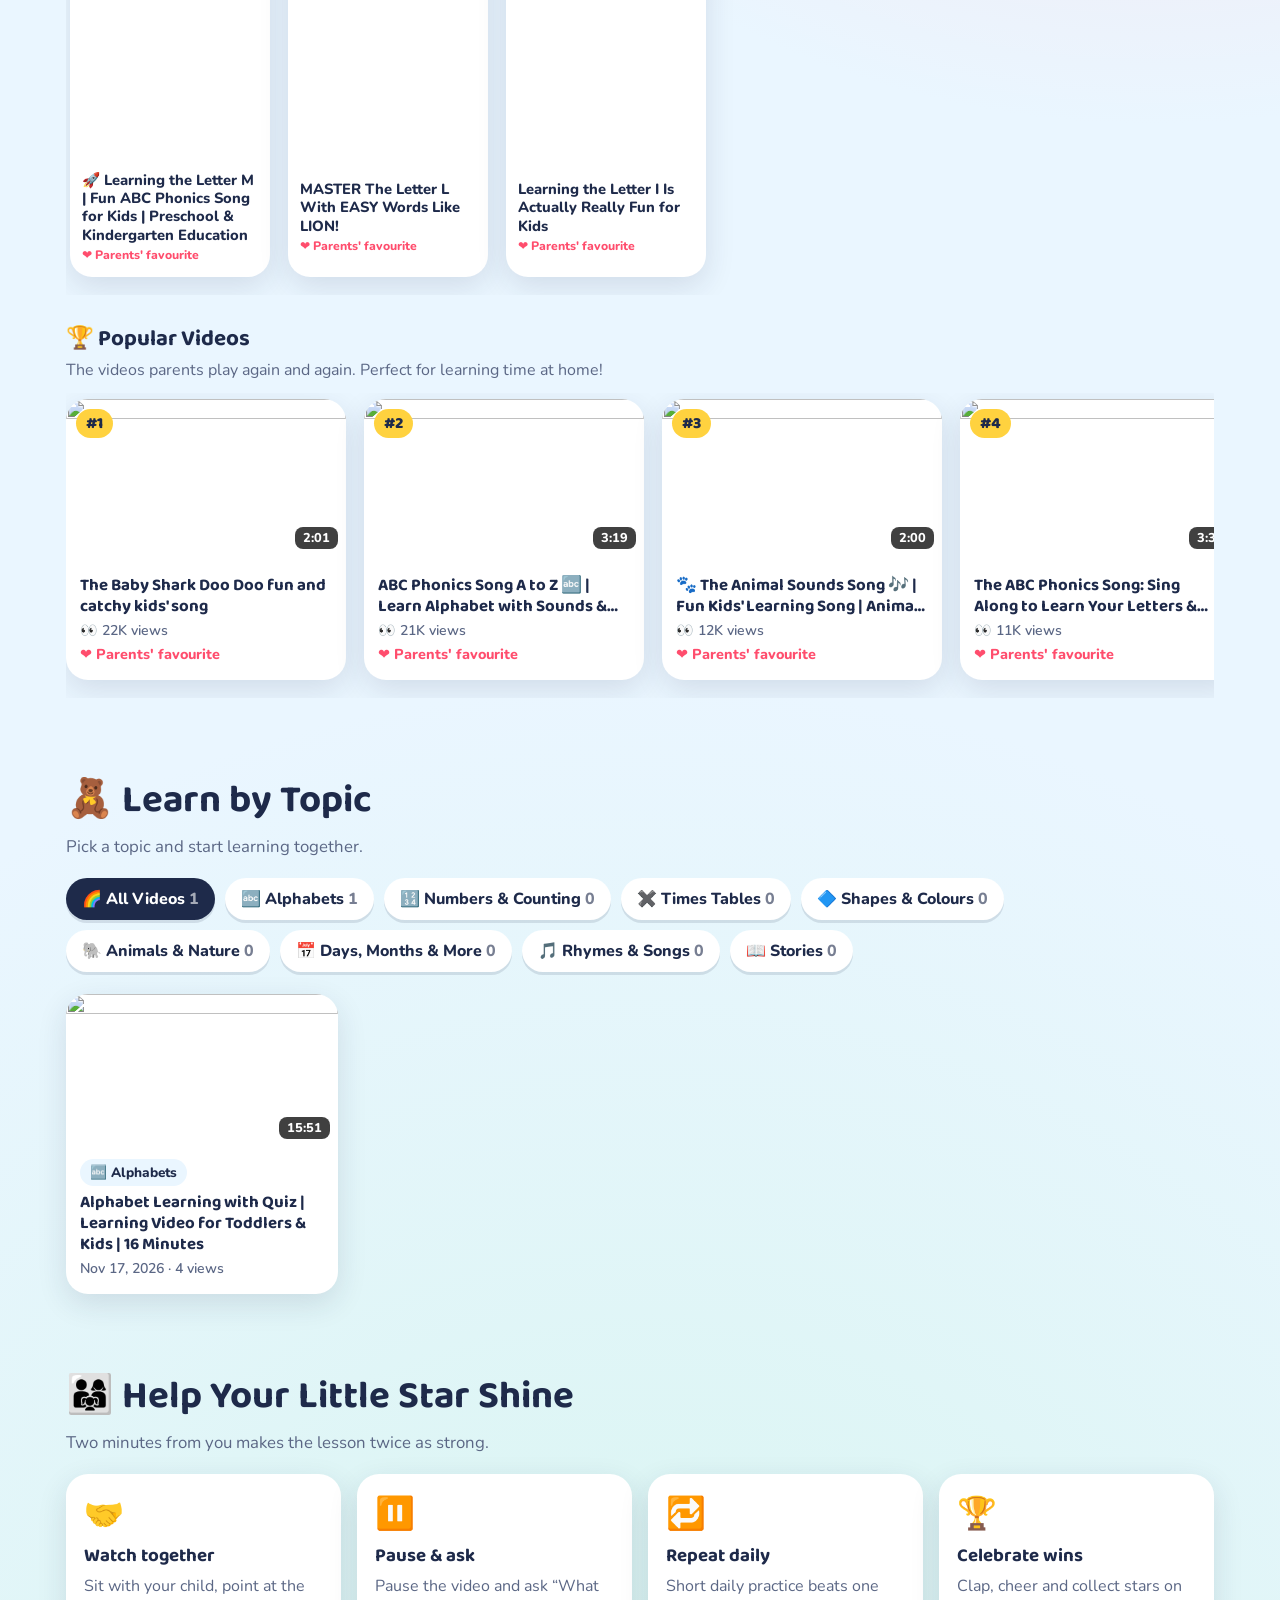
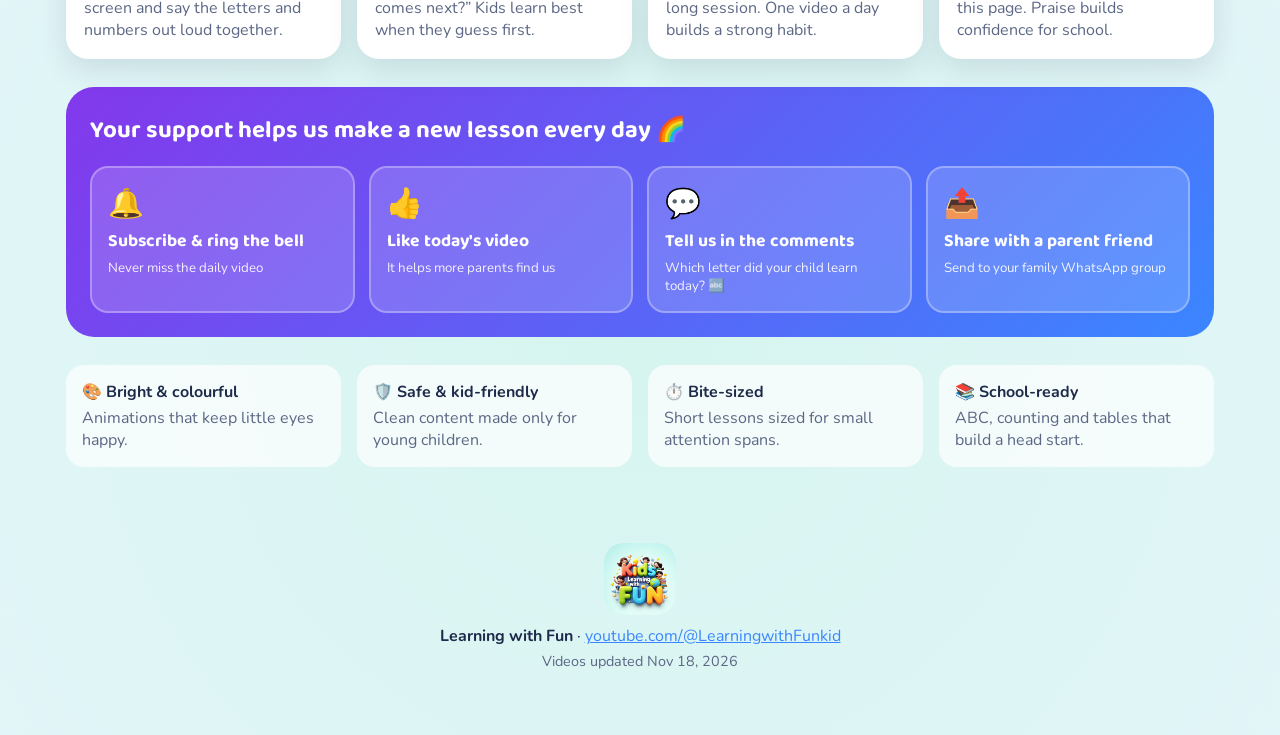
==== commit f91db9f5: "Load every page of videos and Shorts The updater followed a sort-button link instead of the next pag" ====
--- a/index.html
+++ b/index.html
@@ -9,7 +9,7 @@
 <link rel="preconnect" href="https://fonts.googleapis.com">
 <link rel="preconnect" href="https://fonts.gstatic.com" crossorigin>
 <link href="https://fonts.googleapis.com/css2?family=Baloo+2:wght@500;700;800&family=Nunito:wght@400;600;800&display=swap" rel="stylesheet">
-<link rel="stylesheet" href="styles.css?v=6">
+<link rel="stylesheet" href="styles.css?v=7">
 </head>
 <body>
 
@@ -138,8 +138,8 @@
 
 <div class="toast" id="toast" hidden></div>
 
-<script src="config.js?v=6"></script>
+<script src="config.js?v=7"></script>
 <script src="data/videos.js"></script>
-<script src="app.js?v=6"></script>
+<script src="app.js?v=7"></script>
 </body>
 </html>
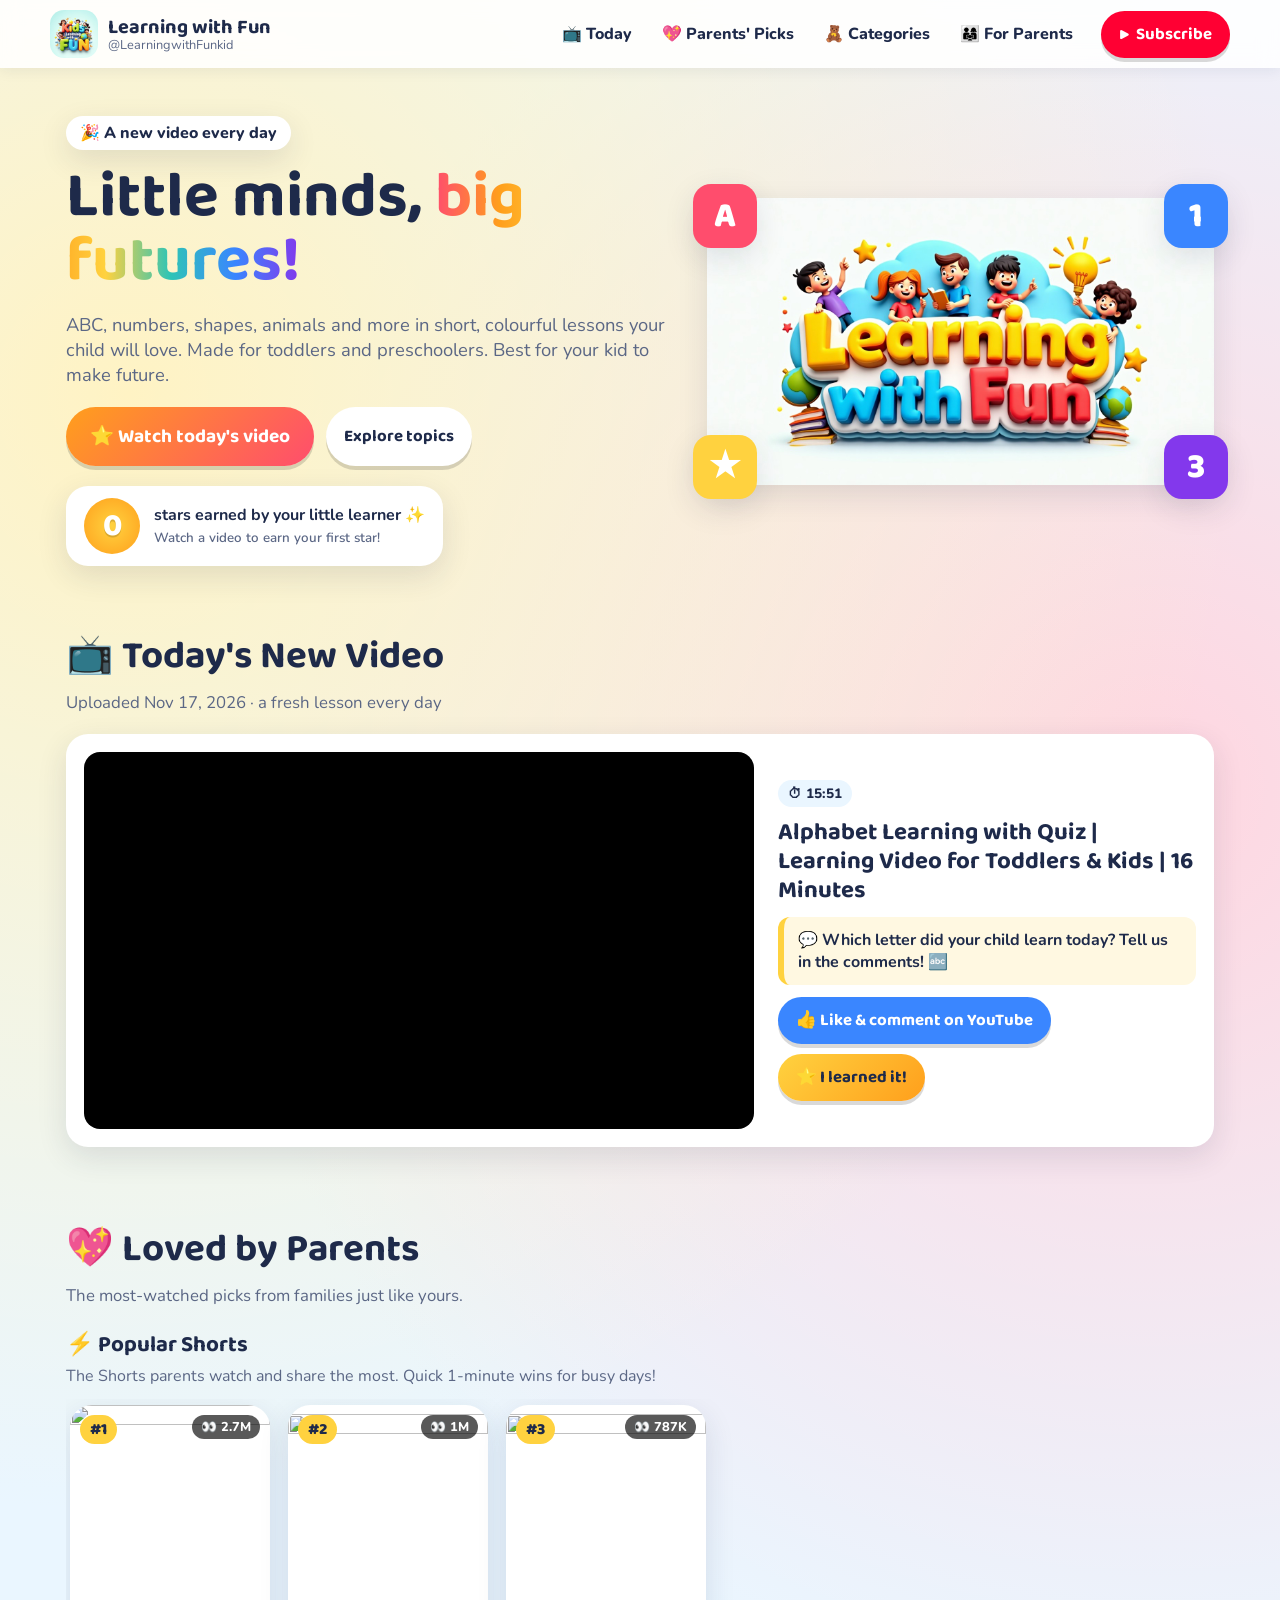
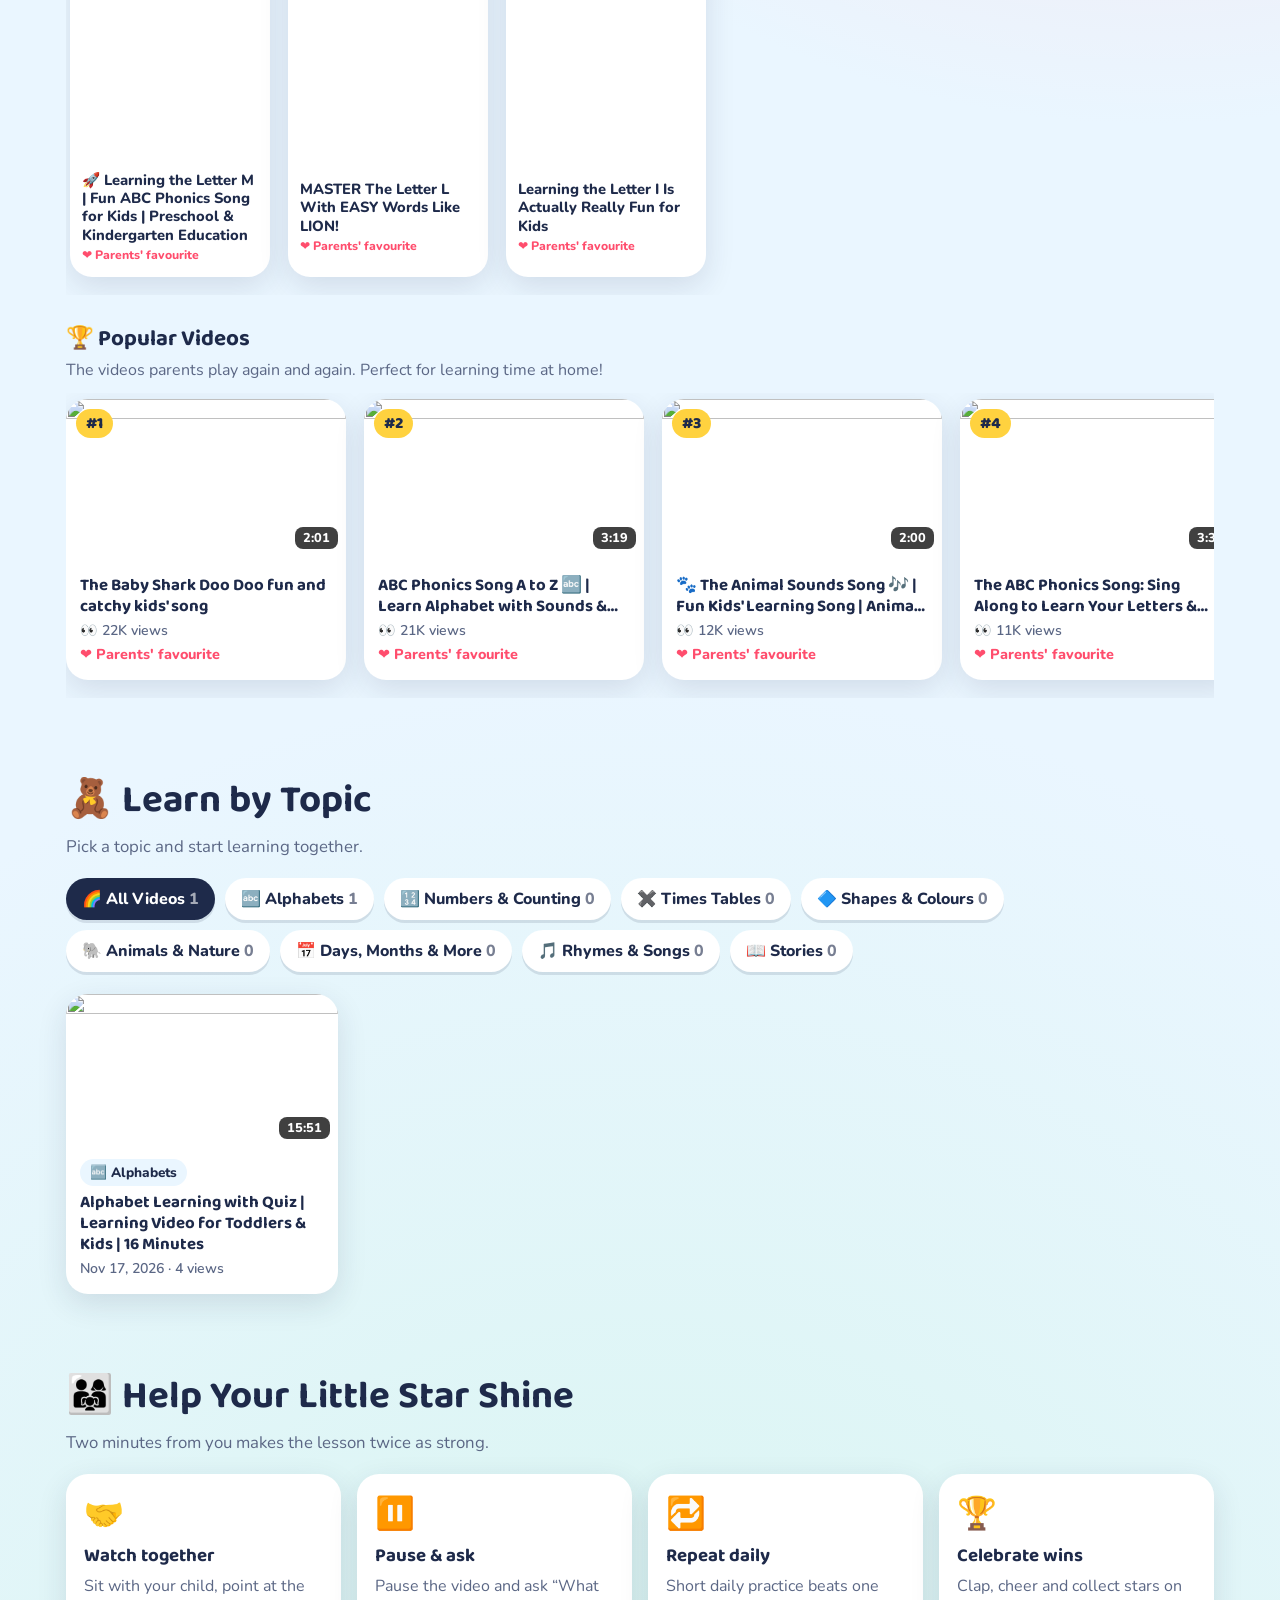
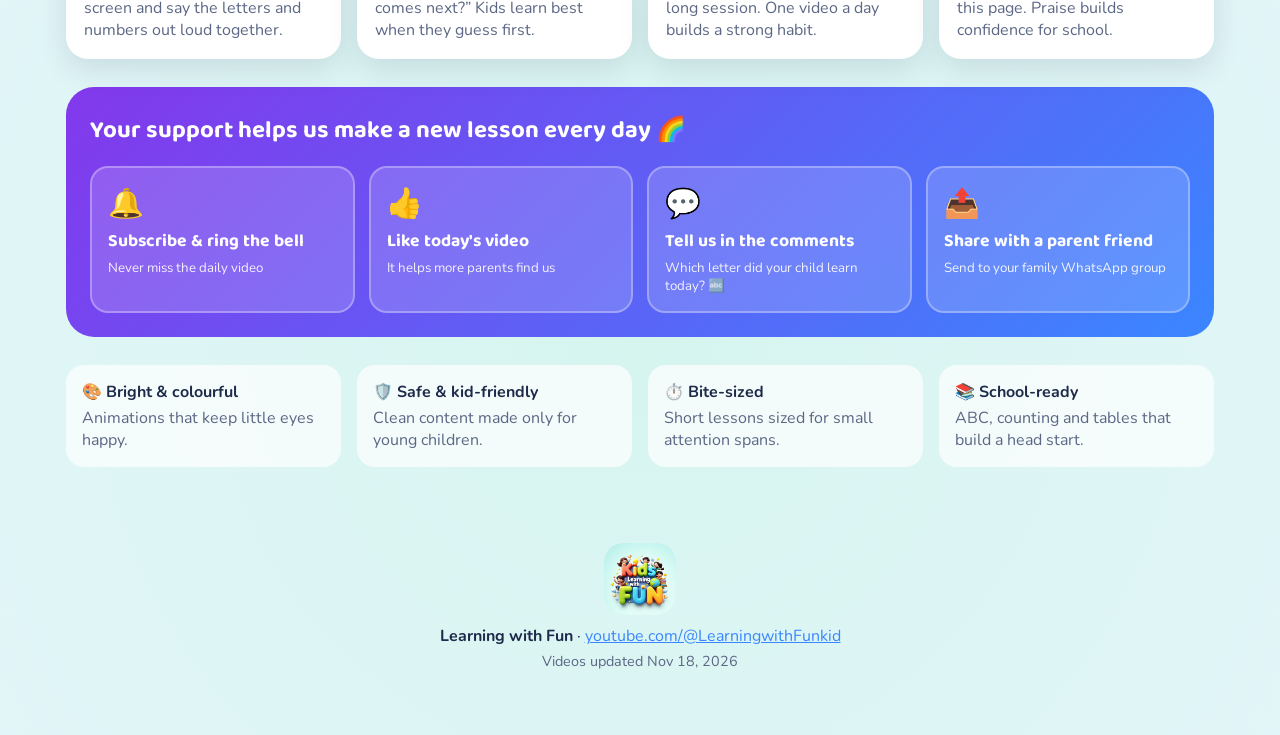
==== commit ce73b5ef: "Make the site fully responsive Phone/tablet menu, swipeable topic buttons, two-column cards on phone" ====
--- a/index.html
+++ b/index.html
@@ -9,7 +9,7 @@
 <link rel="preconnect" href="https://fonts.googleapis.com">
 <link rel="preconnect" href="https://fonts.gstatic.com" crossorigin>
 <link href="https://fonts.googleapis.com/css2?family=Baloo+2:wght@500;700;800&family=Nunito:wght@400;600;800&display=swap" rel="stylesheet">
-<link rel="stylesheet" href="styles.css?v=7">
+<link rel="stylesheet" href="styles.css?v=9">
 </head>
 <body>
 
@@ -18,13 +18,14 @@
     <img src="assets/logo.jpg?v=2" alt="Learning with Fun logo">
     <span><b>Learning with Fun</b><small>@LearningwithFunkid</small></span>
   </a>
-  <nav class="nav">
-    <a href="#today">Today</a>
-    <a href="#loved" id="lovedNav">Parents' Picks</a>
-    <a href="#learn">Categories</a>
-    <a href="#parents">For Parents</a>
+  <nav class="nav" id="nav">
+    <a href="#today">📺 Today</a>
+    <a href="#loved" id="lovedNav">💖 Parents' Picks</a>
+    <a href="#learn">🧸 Categories</a>
+    <a href="#parents">👨‍👩‍👧 For Parents</a>
   </nav>
-  <a class="btn btn-sub" href="https://www.youtube.com/@LearningwithFunkid?sub_confirmation=1" target="_blank" rel="noopener">▶ Subscribe</a>
+  <a class="btn btn-sub" href="https://www.youtube.com/@LearningwithFunkid?sub_confirmation=1" target="_blank" rel="noopener">▶ <span class="sub-text">Subscribe</span></a>
+  <button class="menu-btn" id="menuBtn" type="button" aria-label="Open menu" aria-expanded="false" aria-controls="nav"><span></span><span></span><span></span></button>
 </header>
 
 <main id="top">
@@ -138,8 +139,8 @@
 
 <div class="toast" id="toast" hidden></div>
 
-<script src="config.js?v=7"></script>
+<script src="config.js?v=9"></script>
 <script src="data/videos.js"></script>
-<script src="app.js?v=7"></script>
+<script src="app.js?v=9"></script>
 </body>
 </html>
--- a/styles.css
+++ b/styles.css
@@ -254,3 +254,97 @@
 .card.pop h3 { display: -webkit-box; -webkit-line-clamp: 2; -webkit-box-orient: vertical; overflow: hidden; }
 .card .fav { color: var(--red); font-weight: 800; font-size: .9rem; margin-top: 4px; }
 @media (max-width: 520px) { .videos-row { grid-auto-columns: 240px; } }
+
+/* ================= Responsive ================= */
+html, body { overflow-x: clip; }
+.menu-btn { display: none; }
+.nav a { white-space: nowrap; }
+.modal-card { max-height: calc(100dvh - 32px); overflow-y: auto; }
+.modal-card.vertical .player { max-height: min(70vh, 70dvh); margin: 0 auto; }
+
+/* Bigger screens: use a bit more width */
+@media (min-width: 1500px) {
+  main { max-width: 1320px; }
+  .topbar { padding-left: calc((100% - 1320px) / 2); padding-right: calc((100% - 1320px) / 2); }
+}
+
+/* Tablets & phones: menu button + dropdown */
+@media (max-width: 900px) {
+  .menu-btn {
+    display: inline-flex; flex-direction: column; justify-content: center; gap: 5px;
+    width: 46px; height: 46px; padding: 0 11px; border: 0; border-radius: 14px;
+    background: var(--sky); cursor: pointer; flex: none;
+  }
+  .menu-btn span { display: block; height: 3px; border-radius: 3px; background: var(--ink); transition: transform .2s, opacity .2s; }
+  .menu-btn.open span:nth-child(1) { transform: translateY(8px) rotate(45deg); }
+  .menu-btn.open span:nth-child(2) { opacity: 0; }
+  .menu-btn.open span:nth-child(3) { transform: translateY(-8px) rotate(-45deg); }
+  .nav {
+    display: flex; flex-direction: column; gap: 4px;
+    position: absolute; top: 100%; left: 0; right: 0; margin: 0;
+    padding: 10px 16px 16px; background: #fff;
+    box-shadow: 0 14px 24px rgba(30, 42, 74, .14);
+    transform: translateY(-8px); opacity: 0; visibility: hidden; pointer-events: none;
+    transition: opacity .2s, transform .2s, visibility .2s;
+  }
+  .nav.open { transform: none; opacity: 1; visibility: visible; pointer-events: auto; }
+  .nav a { padding: 14px 16px; font-size: 1.1rem; border-radius: 14px; }
+  .nav a:hover, .nav a:active { background: var(--sky); }
+  .btn-sub { margin-left: auto; }
+  .topbar { gap: 10px; }
+}
+
+/* Phones */
+@media (max-width: 640px) {
+  .section { padding: 26px 0; }
+  .hero { gap: 18px; padding: 20px 0 8px; }
+  .hero-art { order: -1; max-width: 100%; margin: 14px 8px 4px; }
+  .float { width: 40px; height: 40px; font-size: 1.3rem; border-radius: 12px; }
+  .hero-cta { gap: 10px; }
+  .hero-cta .btn { flex: 1 1 100%; }
+  .stars-box { display: flex; }
+  .lead { font-size: 1.05rem; }
+
+  /* Topic buttons: one swipeable row instead of many lines */
+  .tabs { flex-wrap: nowrap; overflow-x: auto; margin: 0 -16px 18px; padding: 4px 16px 10px; scroll-snap-type: x proximity; scrollbar-width: none; }
+  .tabs::-webkit-scrollbar { display: none; }
+  .tab { flex: none; scroll-snap-align: start; }
+
+  .today { padding: 12px; gap: 14px; }
+  .today-info h3 { font-size: 1.2rem; }
+  .today-actions .btn { flex: 1 1 100%; }
+
+  .tips, .why { grid-template-columns: 1fr 1fr; gap: 12px; }
+  .tip { padding: 14px; }
+  .tip span { font-size: 1.6rem; }
+  .tip h3 { font-size: 1.05rem; }
+  .tip p, .why p { font-size: .9rem; }
+  .engage { padding: 18px 14px; border-radius: 22px; }
+  .engage h3 { font-size: 1.2rem; }
+  .engage-grid { grid-template-columns: 1fr 1fr; gap: 10px; }
+  .engage-card { padding: 12px; }
+  .engage-card span { font-size: 1.5rem; }
+  .engage-card b { font-size: 1rem; line-height: 1.2; }
+  .engage-card small { font-size: .8rem; }
+
+  .shorts-row, .videos-row { margin: 0 -16px; padding-left: 16px; padding-right: 16px; scroll-padding-left: 16px; }
+  .modal { padding: 10px; }
+  .modal-foot { padding: 12px 14px 14px; }
+  .modal-foot h3 { font-size: 1.05rem; }
+  .modal-actions .btn { flex: 1 1 auto; }
+}
+
+/* Small phones */
+@media (max-width: 400px) {
+  .brand img { width: 40px; height: 40px; }
+  .brand b { font-size: .98rem; }
+  .btn-sub { padding: 9px 12px; font-size: .95rem; }
+  .menu-btn { width: 42px; height: 42px; padding: 0 10px; }
+  .grid { grid-template-columns: 1fr; }
+}
+@media (max-width: 340px) {
+  .sub-text { display: none; }
+  .tips, .why, .engage-grid { grid-template-columns: 1fr; }
+}
+/* Section titles stay visible below the sticky header after a menu jump */
+section[id] { scroll-margin-top: 80px; }
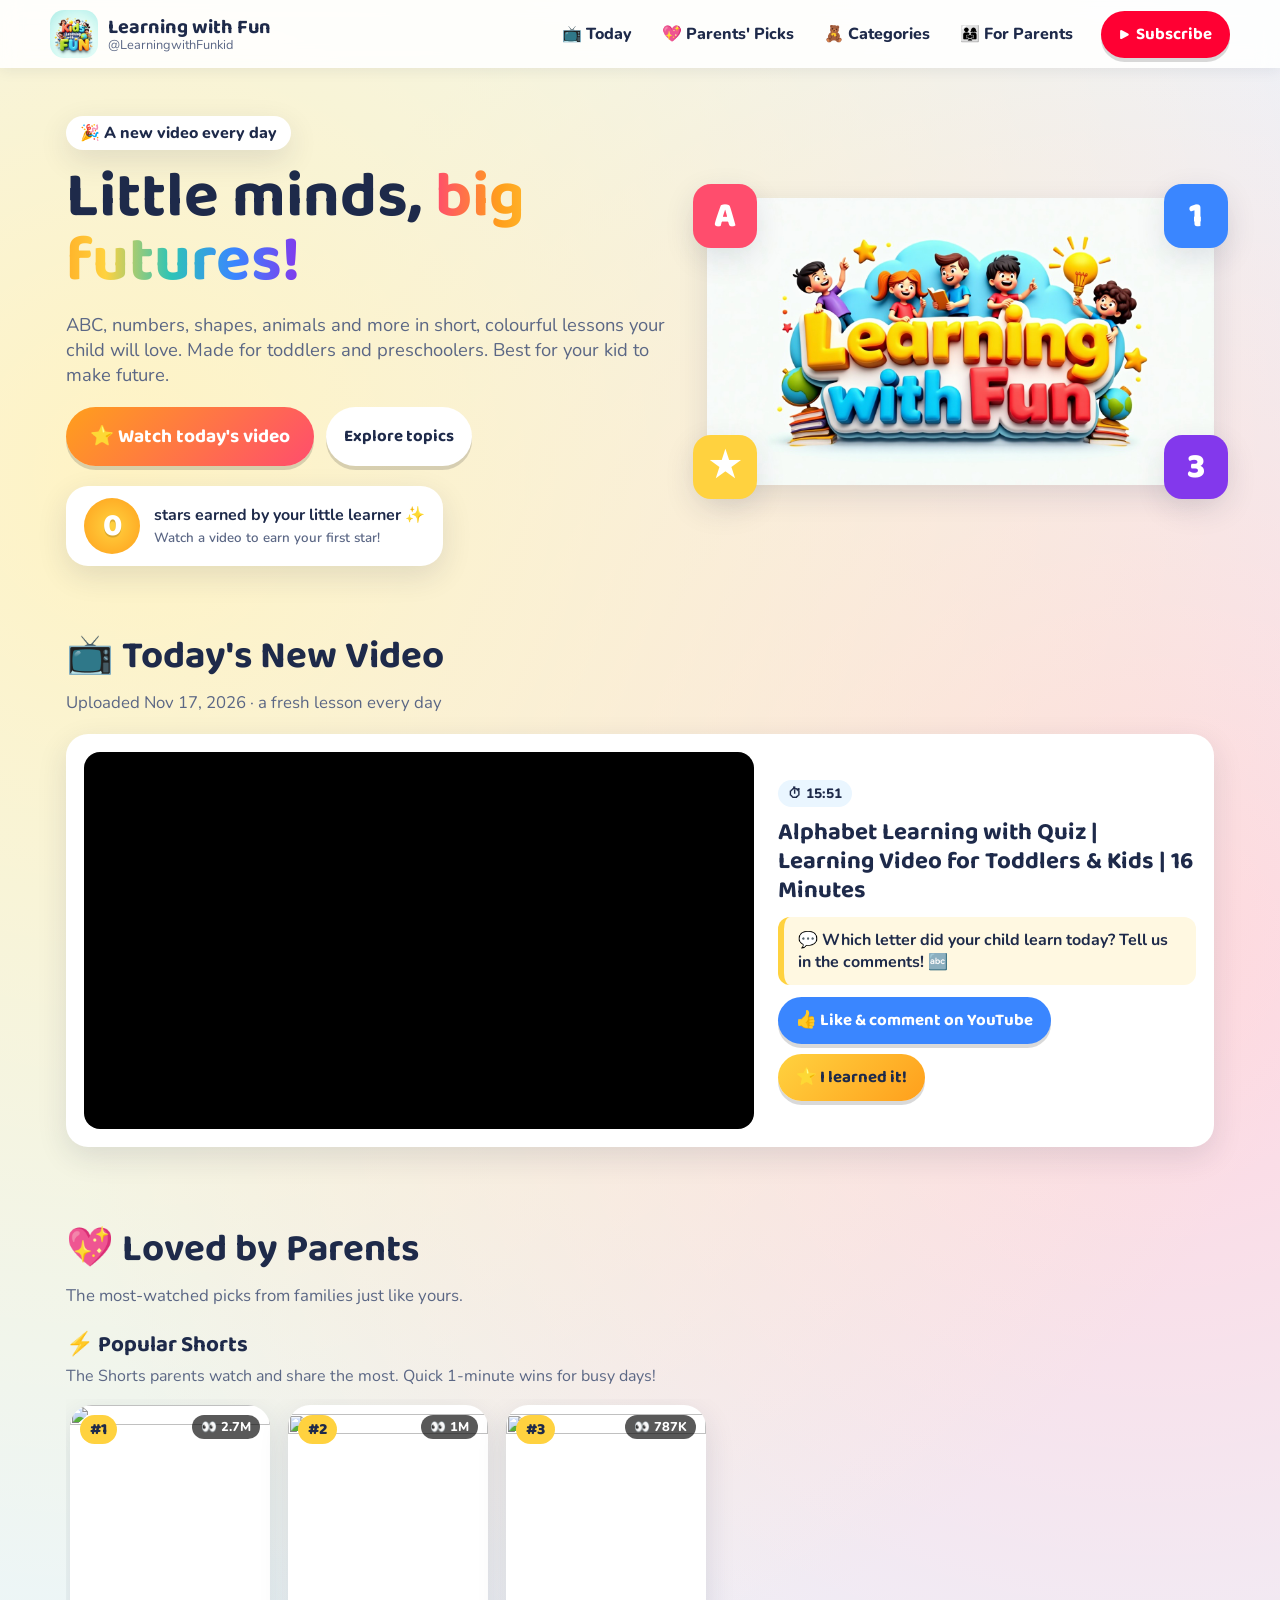
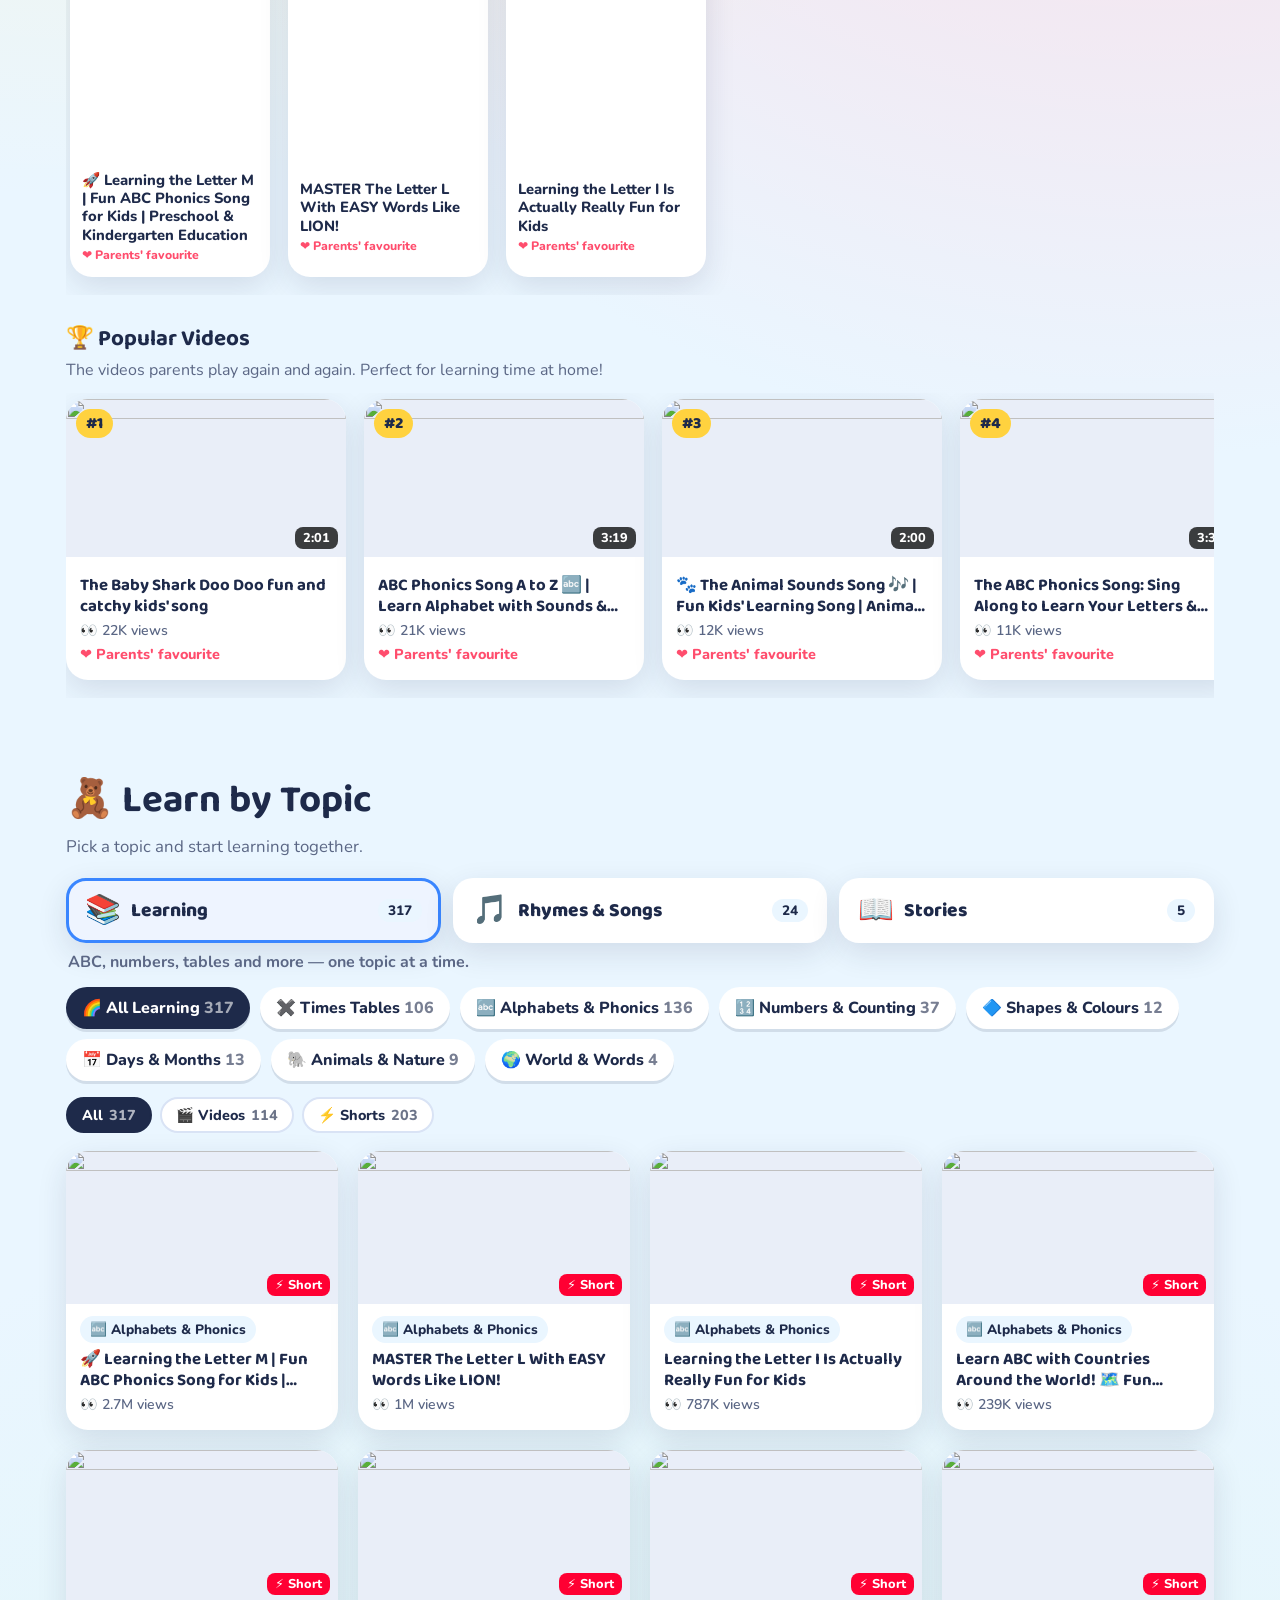
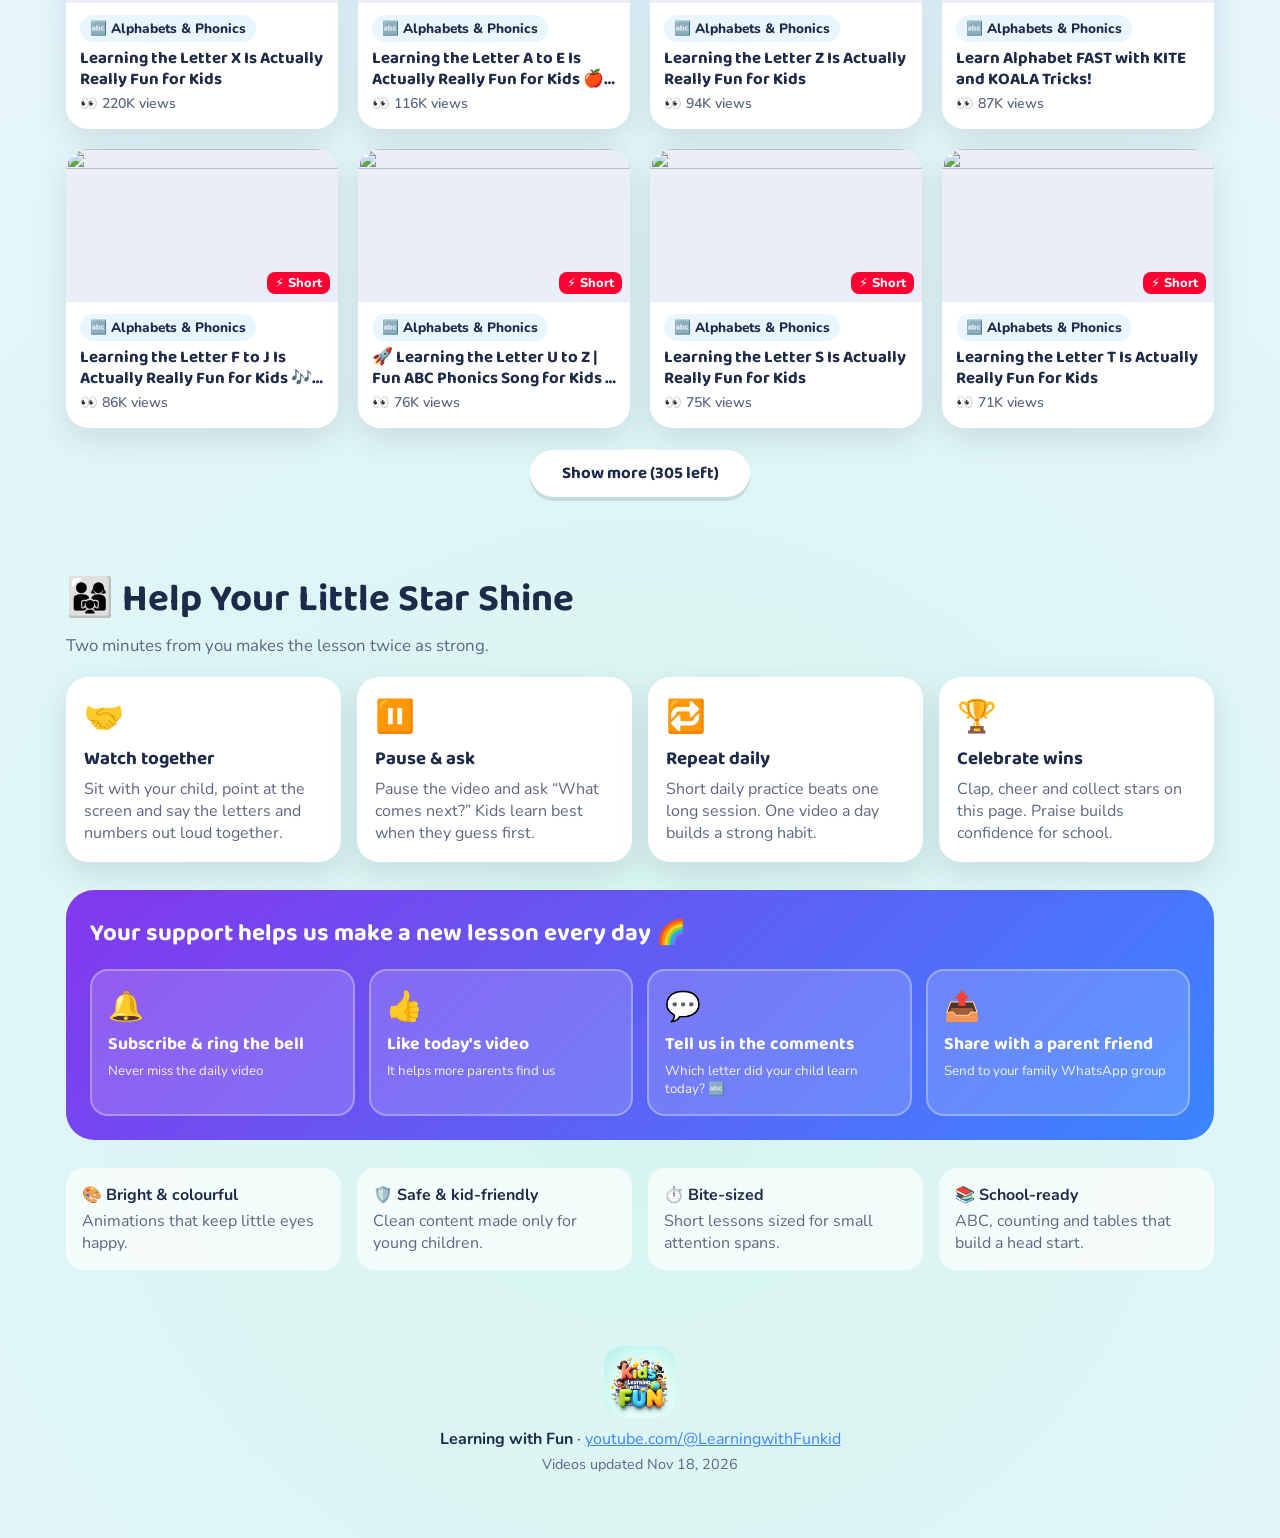
==== commit 06fc1405: "Learn by Topic: whole channel, Learning vs Rhymes vs Stories Topics now cover all videos and Shorts," ====
--- a/index.html
+++ b/index.html
@@ -9,7 +9,7 @@
 <link rel="preconnect" href="https://fonts.googleapis.com">
 <link rel="preconnect" href="https://fonts.gstatic.com" crossorigin>
 <link href="https://fonts.googleapis.com/css2?family=Baloo+2:wght@500;700;800&family=Nunito:wght@400;600;800&display=swap" rel="stylesheet">
-<link rel="stylesheet" href="styles.css?v=9">
+<link rel="stylesheet" href="styles.css?v=11">
 </head>
 <body>
 
@@ -82,8 +82,12 @@
       <h2>🧸 Learn by Topic</h2>
       <p>Pick a topic and start learning together.</p>
     </div>
-    <div id="tabs" class="tabs" role="tablist"></div>
+    <div id="groups" class="groups" role="tablist" aria-label="Learning, rhymes or stories"></div>
+    <p id="groupBlurb" class="group-blurb"></p>
+    <div id="tabs" class="tabs" role="tablist" aria-label="Topics"></div>
+    <div id="kinds" class="kinds" aria-label="Videos or Shorts"></div>
     <div id="grid" class="grid"></div>
+    <div id="moreBox" class="more-box" hidden><button id="moreBtn" class="btn btn-ghost" type="button">Show more</button></div>
   </section>
 
   <section id="parents" class="section parents">
@@ -139,8 +143,8 @@
 
 <div class="toast" id="toast" hidden></div>
 
-<script src="config.js?v=9"></script>
+<script src="config.js?v=11"></script>
 <script src="data/videos.js"></script>
-<script src="app.js?v=9"></script>
+<script src="app.js?v=11"></script>
 </body>
 </html>
--- a/styles.css
+++ b/styles.css
@@ -348,3 +348,56 @@
 }
 /* Section titles stay visible below the sticky header after a menu jump */
 section[id] { scroll-margin-top: 80px; }
+
+/* ===== Learn by Topic: groups, Videos/Shorts filter, show more ===== */
+.groups { display: grid; grid-template-columns: repeat(3, 1fr); gap: 12px; margin-bottom: 8px; }
+.group-btn {
+  display: flex; align-items: center; gap: 10px; cursor: pointer; text-align: left;
+  border: 3px solid transparent; border-radius: 20px; padding: 14px 16px;
+  background: #fff; color: var(--ink); box-shadow: var(--shadow); font: inherit; transition: transform .15s;
+}
+.group-btn:hover { transform: translateY(-2px); }
+.group-btn .g-icon { font-size: 1.8rem; line-height: 1; }
+.group-btn .g-name { font-family: 'Baloo 2'; font-weight: 800; font-size: 1.2rem; flex: 1; }
+.group-btn .g-n { font-weight: 800; font-size: .85rem; background: var(--sky); padding: 2px 10px; border-radius: 999px; }
+.group-btn[data-group="learning"][aria-selected="true"] { border-color: var(--blue); background: #eef4ff; }
+.group-btn[data-group="rhymes"][aria-selected="true"]   { border-color: var(--red); background: #fff0f3; }
+.group-btn[data-group="stories"][aria-selected="true"]  { border-color: var(--purple); background: #f5efff; }
+.group-blurb { color: var(--muted); font-weight: 700; margin: 6px 2px 14px; }
+.tabs[hidden] { display: none; }
+.kinds { display: flex; gap: 8px; margin: -6px 0 18px; flex-wrap: wrap; }
+.kind {
+  border: 2px solid #d9e3f5; background: #fff; color: var(--ink); cursor: pointer;
+  font: 800 .9rem 'Nunito'; padding: 6px 14px; border-radius: 999px;
+}
+.kind[aria-pressed="true"] { background: var(--ink); border-color: var(--ink); color: #fff; }
+.kind:disabled { opacity: .4; cursor: default; }
+.kind .n { opacity: .65; margin-left: 2px; }
+.card .thumb img { background: #e9eef8; }
+.card.is-short .thumb img { object-position: center 30%; }
+.card.is-short .dur { background: #ff0033; }
+.card .body h3 { display: -webkit-box; -webkit-line-clamp: 2; -webkit-box-orient: vertical; overflow: hidden; }
+.more-box { text-align: center; margin-top: 22px; }
+.more-box .btn { min-width: 220px; box-shadow: 0 4px 0 rgba(30,42,74,.12); }
+
+@media (max-width: 640px) {
+  .groups { gap: 8px; }
+  .group-btn { flex-direction: column; align-items: center; text-align: center; gap: 4px; padding: 10px 6px; border-radius: 16px; }
+  .group-btn .g-icon { font-size: 1.6rem; }
+  .group-btn .g-name { font-size: .95rem; line-height: 1.1; }
+  .group-btn .g-n { font-size: .75rem; }
+  .group-blurb { font-size: .95rem; margin-bottom: 10px; }
+  .kinds { margin-top: -4px; }
+  .grid { grid-template-columns: 1fr 1fr; gap: 12px; }
+  .grid .card .body { padding: 8px 10px 12px; }
+  .grid .card h3 { font-size: .9rem; }
+  .grid .card .badge { font-size: .7rem; padding: 2px 8px; }
+  .grid .card .meta { font-size: .78rem; }
+  .more-box .btn { width: 100%; }
+}
+@media (max-width: 340px) { .grid { grid-template-columns: 1fr; } }
+@media (max-width: 640px) {
+  .kinds { flex-wrap: nowrap; overflow-x: auto; scrollbar-width: none; margin-right: -16px; padding-right: 16px; }
+  .kinds::-webkit-scrollbar { display: none; }
+  .kind { flex: none; padding: 6px 12px; font-size: .85rem; }
+}
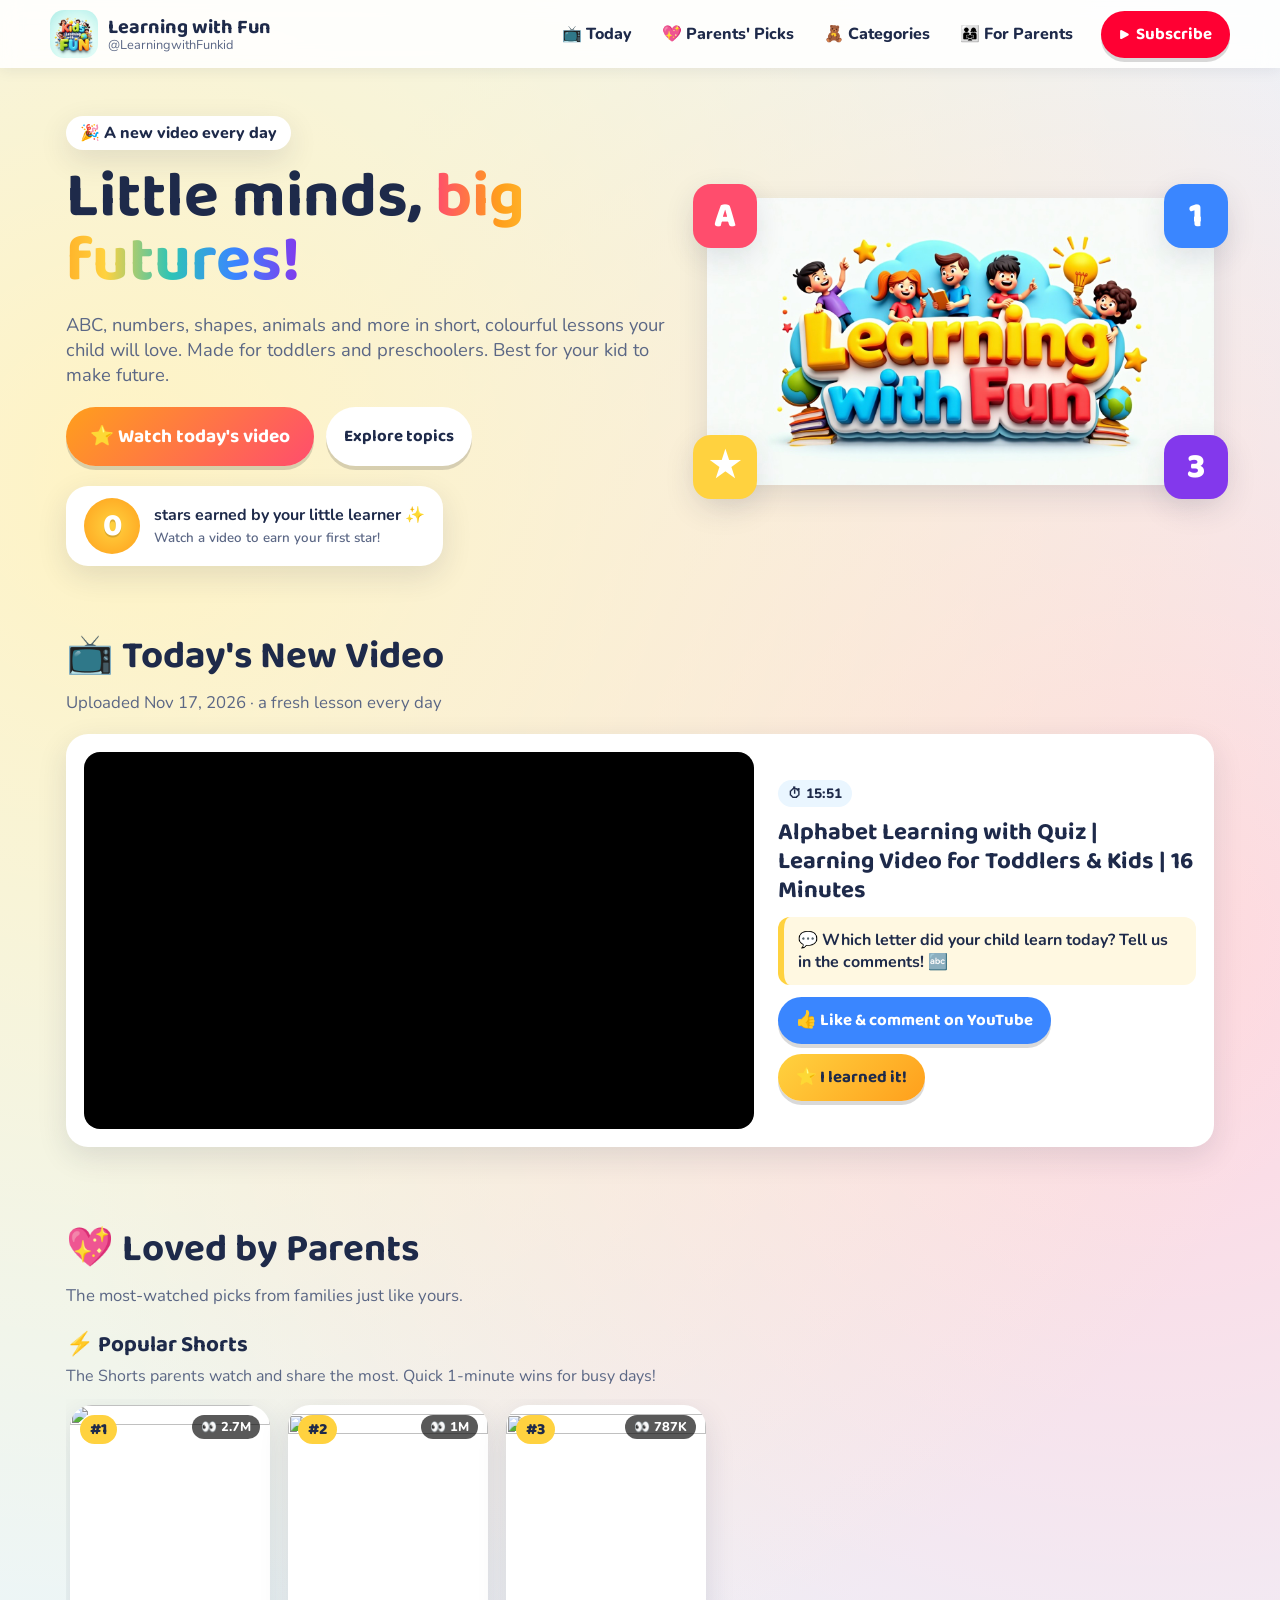
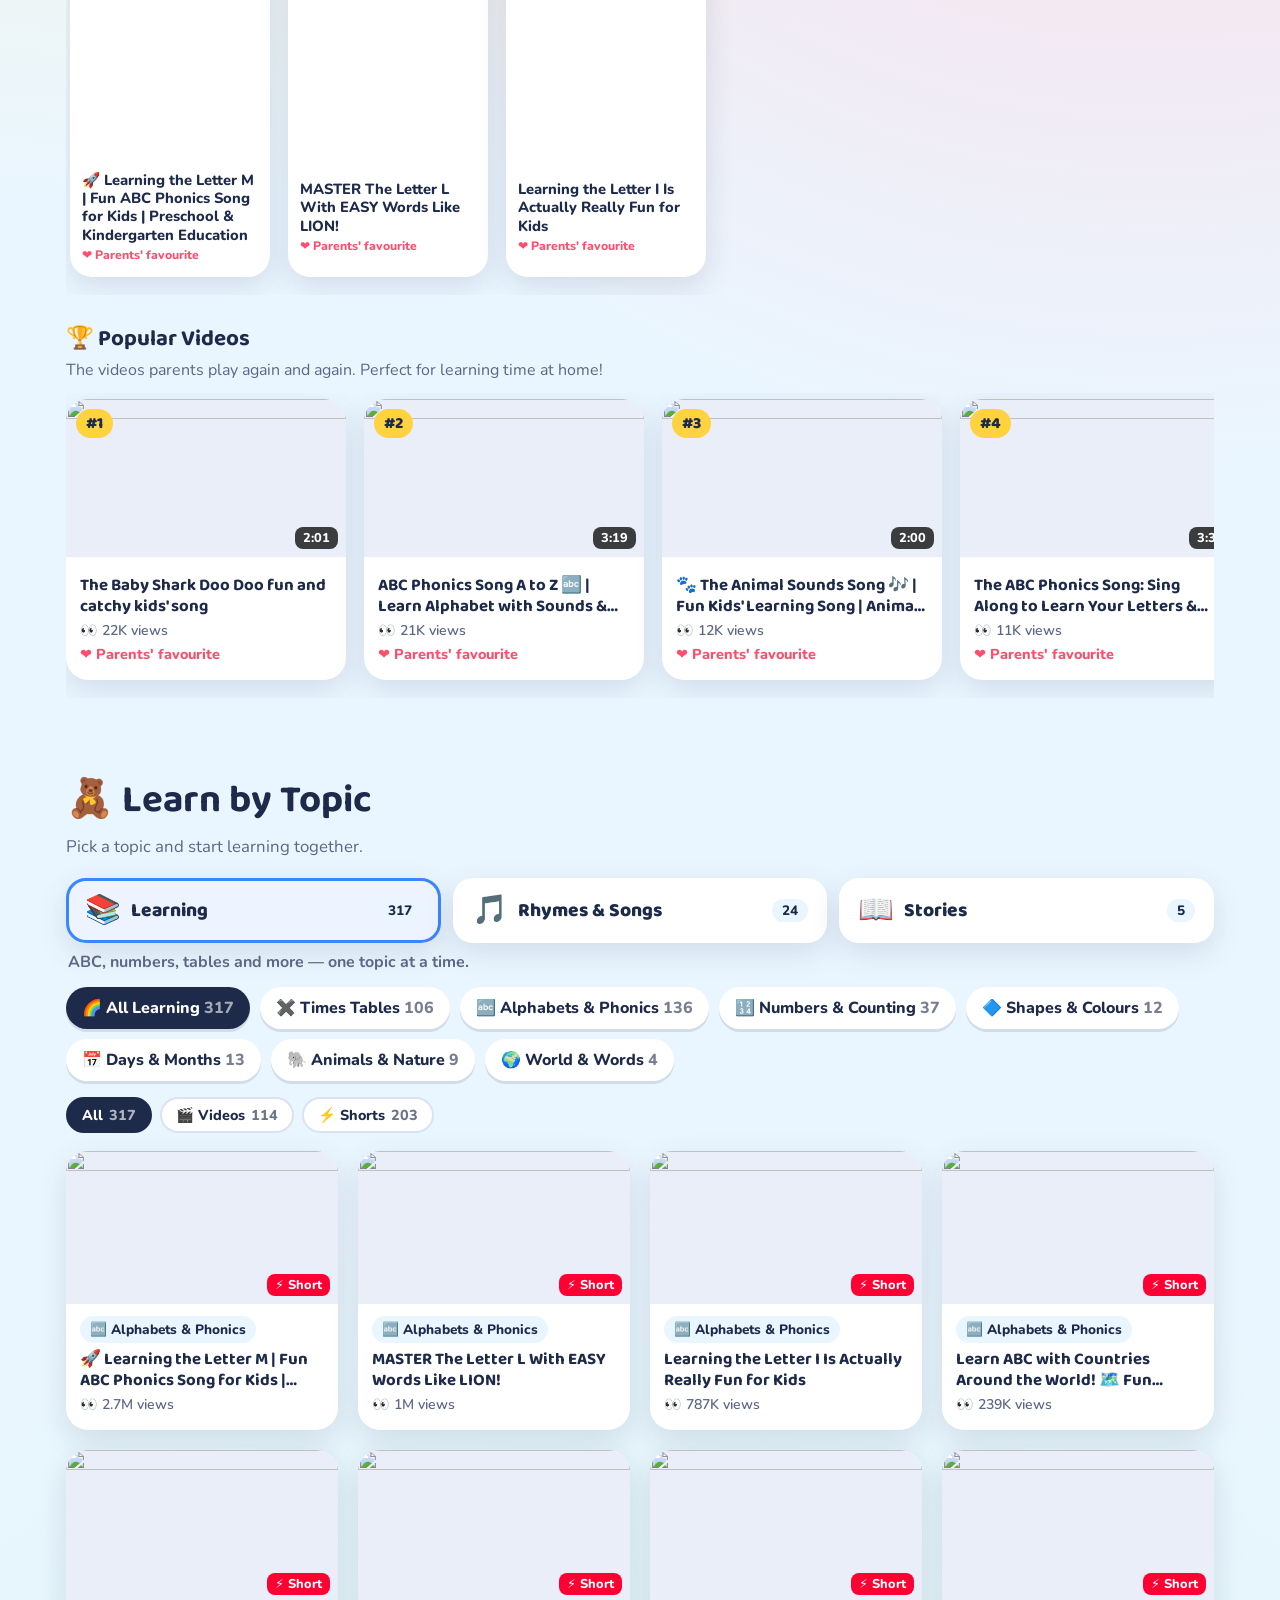
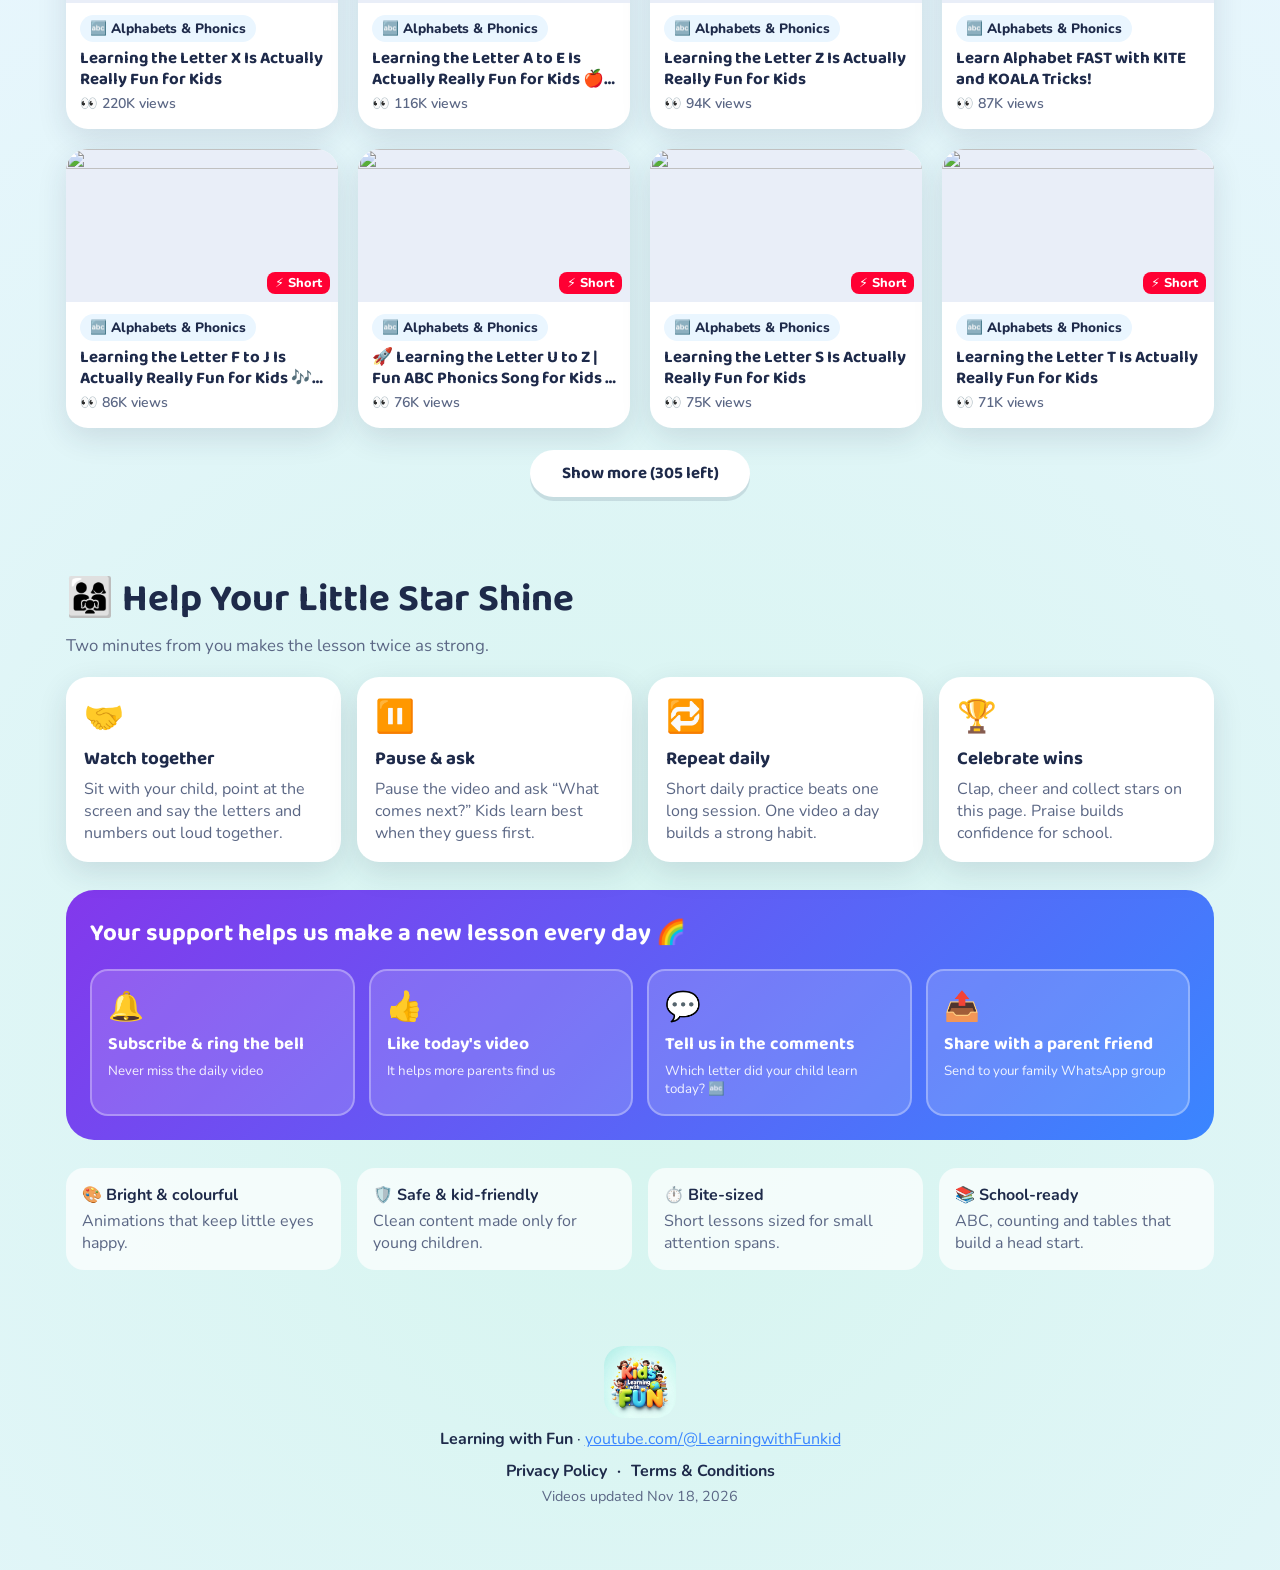
==== commit f3d3ecc1: "Add Privacy Policy and Terms & Conditions pages Kid-friendly legal pages linked from the footer. Vid" ====
--- a/index.html
+++ b/index.html
@@ -9,7 +9,7 @@
 <link rel="preconnect" href="https://fonts.googleapis.com">
 <link rel="preconnect" href="https://fonts.gstatic.com" crossorigin>
 <link href="https://fonts.googleapis.com/css2?family=Baloo+2:wght@500;700;800&family=Nunito:wght@400;600;800&display=swap" rel="stylesheet">
-<link rel="stylesheet" href="styles.css?v=11">
+<link rel="stylesheet" href="styles.css?v=12">
 </head>
 <body>
 
@@ -124,6 +124,7 @@
 <footer class="footer">
   <img src="assets/logo.jpg?v=2" alt="">
   <p><b>Learning with Fun</b> · <a href="https://www.youtube.com/@LearningwithFunkid" target="_blank" rel="noopener">youtube.com/@LearningwithFunkid</a></p>
+  <p class="footer-links"><a href="privacy.html">Privacy Policy</a> · <a href="terms.html">Terms &amp; Conditions</a></p>
   <p class="muted" id="updated"></p>
 </footer>
 
@@ -143,8 +144,8 @@
 
 <div class="toast" id="toast" hidden></div>
 
-<script src="config.js?v=11"></script>
+<script src="config.js?v=12"></script>
 <script src="data/videos.js"></script>
-<script src="app.js?v=11"></script>
+<script src="app.js?v=12"></script>
 </body>
 </html>
--- a/styles.css
+++ b/styles.css
@@ -401,3 +401,51 @@
   .kinds::-webkit-scrollbar { display: none; }
   .kind { flex: none; padding: 6px 12px; font-size: .85rem; }
 }
+
+/* ===== Footer links ===== */
+.footer-links { margin-top: 10px !important; font-weight: 700; }
+.footer-links a { color: var(--ink); text-decoration: none; padding: 4px 6px; border-radius: 8px; }
+.footer-links a:hover { background: #fff; text-decoration: underline; }
+.footer-links a[aria-current="page"] { color: var(--blue); }
+
+/* ===== Privacy & Terms pages ===== */
+.back-btn { margin-left: auto; padding: 9px 16px; font-size: 1rem; box-shadow: 0 3px 0 rgba(30,42,74,.12); }
+.legal { max-width: 820px; padding-bottom: 20px; }
+.legal-hero { text-align: center; padding: 40px 0 18px; }
+.legal-icon { display: inline-grid; place-items: center; width: 76px; height: 76px; font-size: 2.4rem; background: #fff; border-radius: 24px; box-shadow: var(--shadow); }
+.legal-hero h1 { font-size: clamp(2rem, 6vw, 3rem); margin: 14px 0 4px; }
+.legal-date { color: var(--muted); font-weight: 700; margin: 0; }
+.legal-summary { background: linear-gradient(135deg, #fff8e1, #ffeef2); border: 3px solid var(--yellow); border-radius: var(--radius); padding: 18px 22px; margin: 10px 0 18px; }
+.legal-summary h2 { margin: 0 0 8px; font-size: 1.35rem; }
+.legal-summary ul { list-style: none; padding: 0; margin: 0; display: grid; gap: 8px; }
+.legal-summary li { font-size: 1.02rem; line-height: 1.5; }
+.legal-toc { display: flex; flex-wrap: wrap; gap: 8px; margin: 0 0 18px; }
+.legal-toc a { background: #fff; color: var(--ink); text-decoration: none; font-weight: 800; font-size: .9rem; padding: 6px 12px; border-radius: 999px; box-shadow: 0 2px 0 rgba(30,42,74,.1); }
+.legal-toc a:hover { background: var(--ink); color: #fff; }
+.legal section { background: #fff; border-radius: var(--radius); padding: 20px 24px; margin: 0 0 14px; box-shadow: 0 6px 18px rgba(30,42,74,.07); scroll-margin-top: 84px; }
+.legal section h2 { font-size: 1.4rem; margin: 0 0 8px; }
+.legal section p, .legal section li { line-height: 1.65; color: #34405f; }
+.legal section p { margin: 0 0 10px; }
+.legal section p:last-child { margin-bottom: 0; }
+.legal section ul { margin: 6px 0 10px; padding-left: 22px; }
+.legal section li { margin: 4px 0; }
+.legal a { font-weight: 700; overflow-wrap: anywhere; }
+.legal-cards { display: grid; grid-template-columns: 1fr 1fr; gap: 12px; margin-top: 10px; }
+.legal-cards > div { background: var(--sky); border-radius: 16px; padding: 14px 16px; }
+.legal-cards p { margin: 6px 0 0 !important; font-size: .95rem; }
+
+@media (max-width: 900px) { .legal-page .btn-sub { display: none; } }
+@media (max-width: 640px) {
+  .legal-hero { padding: 26px 0 12px; }
+  .legal-icon { width: 64px; height: 64px; font-size: 2rem; }
+  .legal-summary { padding: 16px; }
+  .legal-summary li { font-size: .97rem; }
+  .legal-toc { flex-wrap: nowrap; overflow-x: auto; margin: 0 -16px 16px; padding: 2px 16px 8px; scrollbar-width: none; }
+  .legal-toc::-webkit-scrollbar { display: none; }
+  .legal-toc a { flex: none; }
+  .legal section { padding: 16px; border-radius: 18px; }
+  .legal section h2 { font-size: 1.2rem; }
+  .legal section p, .legal section li { font-size: .97rem; }
+  .legal-cards { grid-template-columns: 1fr; }
+}
+@media (max-width: 380px) { .back-btn { padding: 9px 12px; } .back-btn .sub-text { display: none; } }
